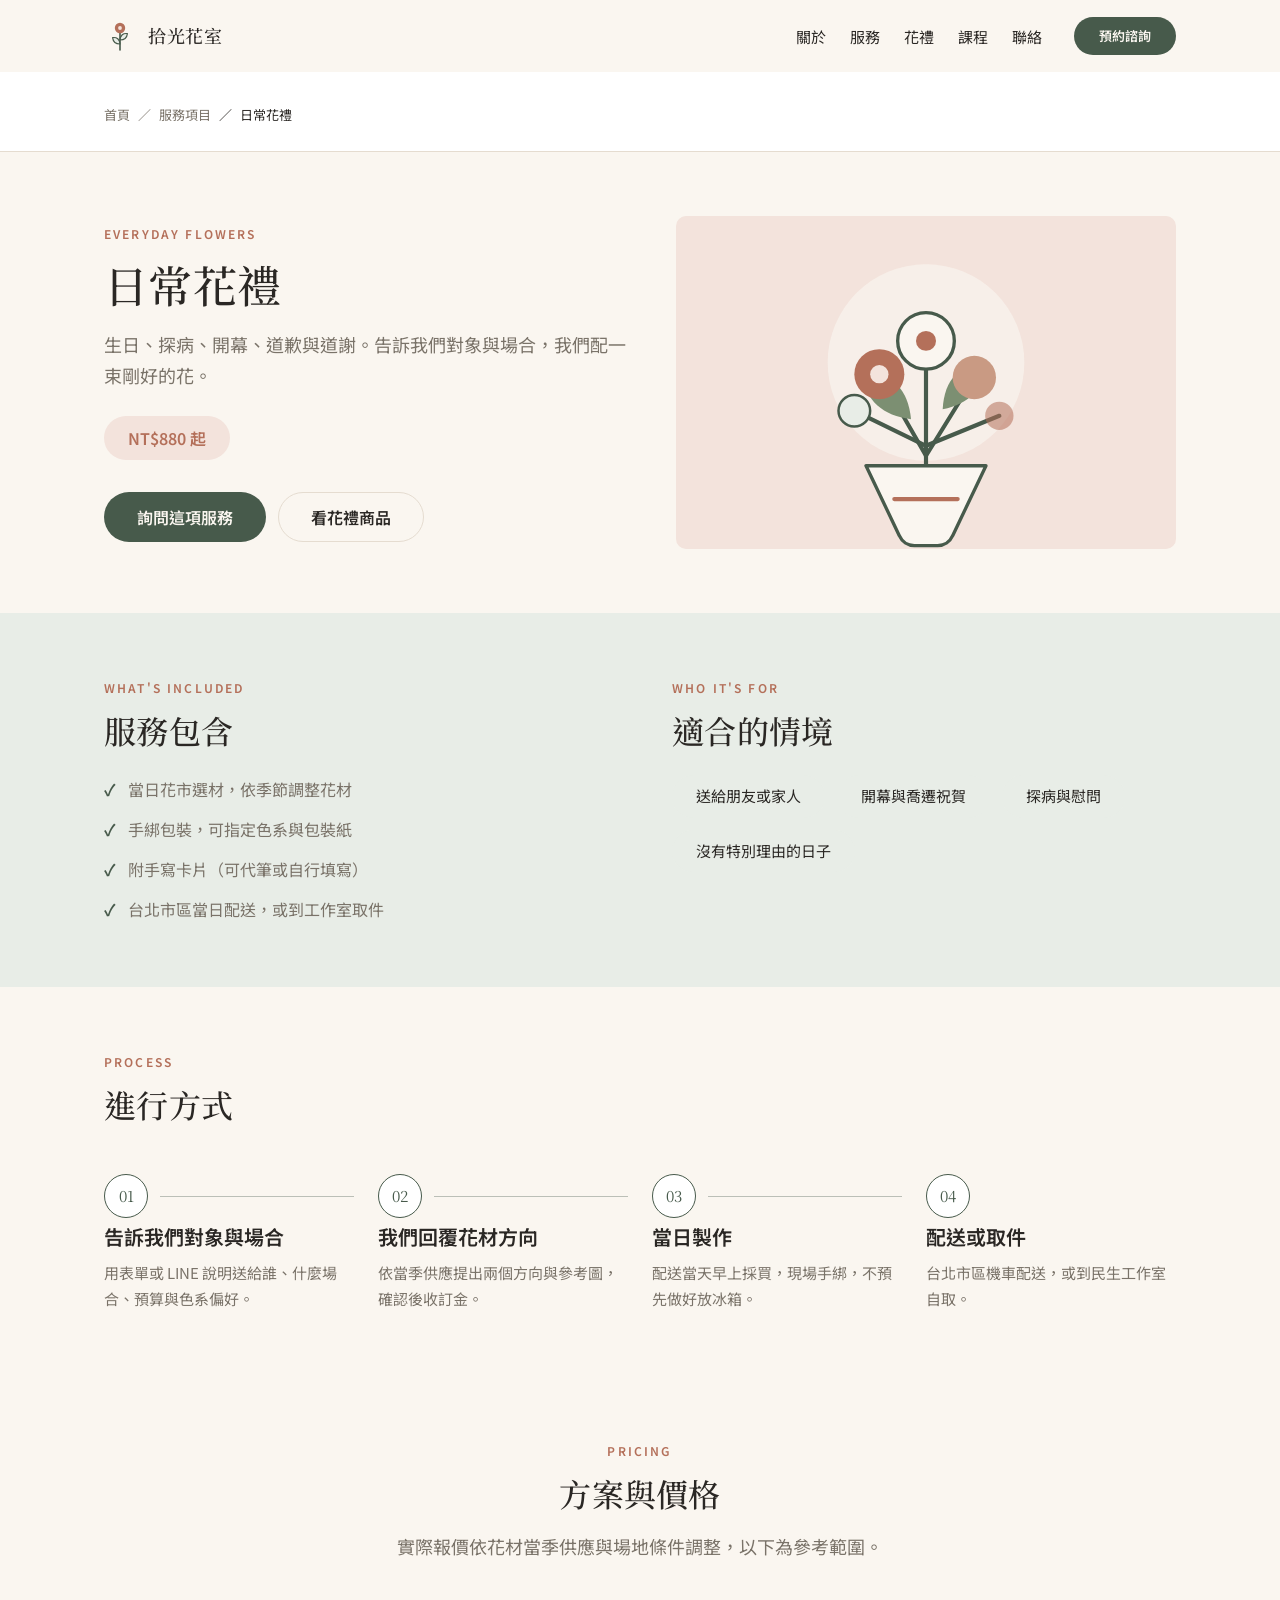
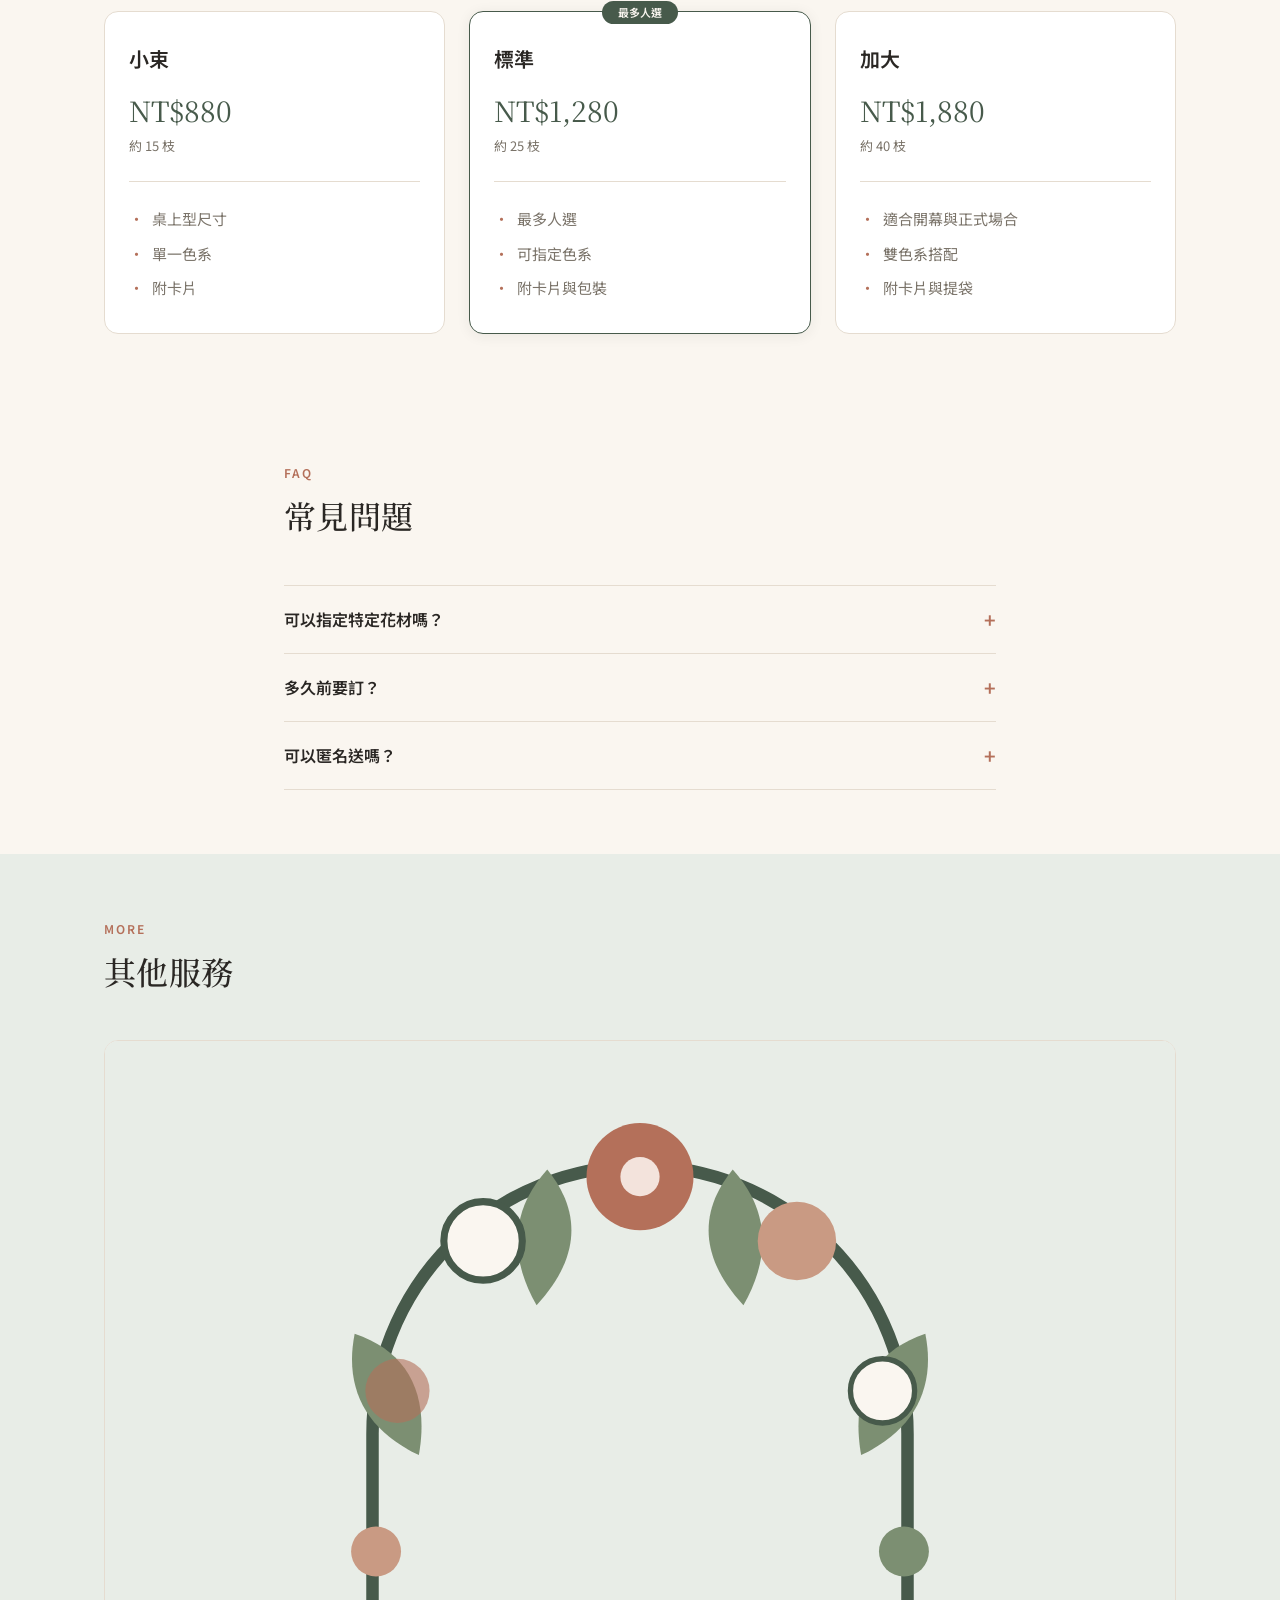
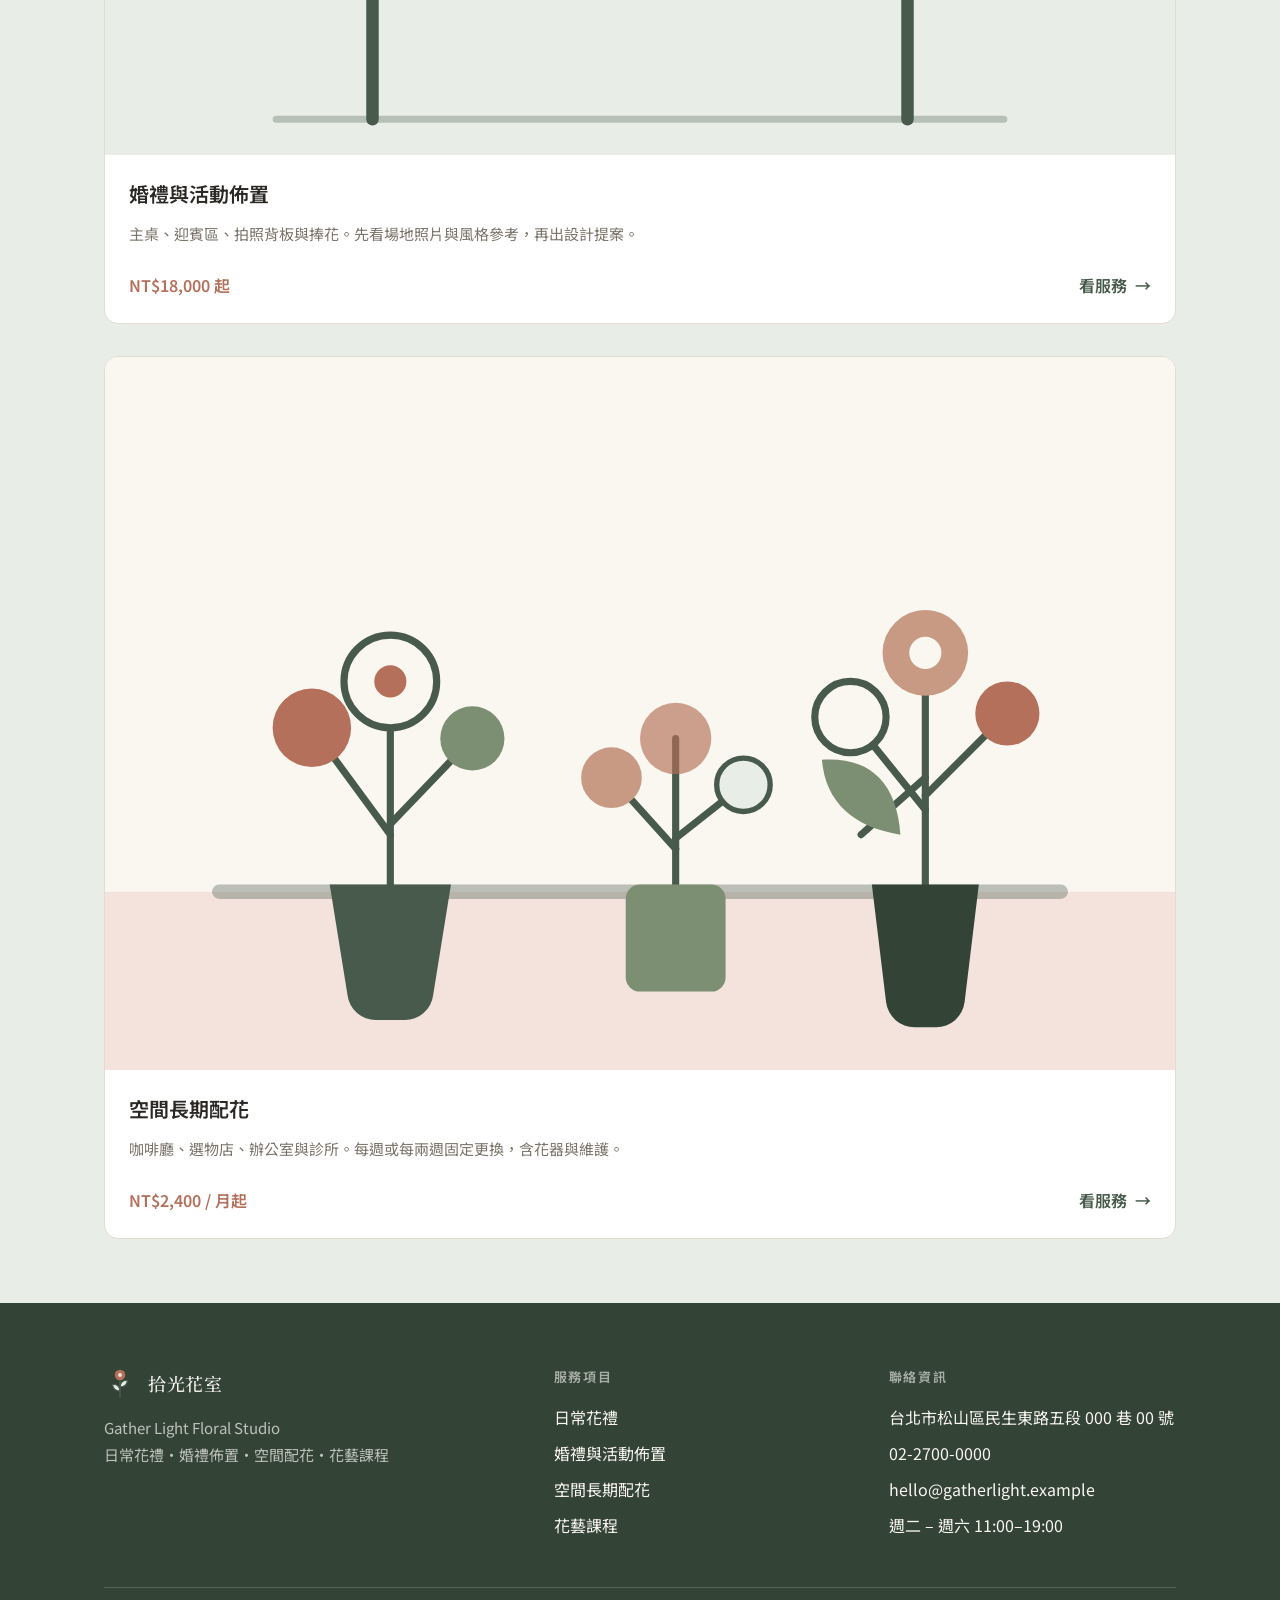
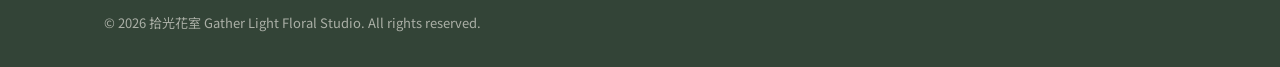
==== service.html @ 51243e40 "Initial commit: Gather Light Floral Studio brand site demo Front-end demo for a fictional Taipei flo" ====
<!DOCTYPE html>
<html lang="zh-Hant-TW">
<head>
<meta charset="UTF-8">
<meta name="viewport" content="width=device-width, initial-scale=1">
<title>服務內容｜拾光花室</title>
<meta name="description" content="拾光花室的服務內容：日常花禮、婚禮與活動佈置、空間長期配花。">
<link rel="icon" href="assets/brand/logo.svg" type="image/svg+xml">
<link rel="preconnect" href="https://fonts.googleapis.com">
<link rel="preconnect" href="https://fonts.gstatic.com" crossorigin>
<link href="https://fonts.googleapis.com/css2?family=Noto+Sans+TC:wght@400;600&family=Noto+Serif+TC:wght@500&display=swap" rel="stylesheet">
<link rel="stylesheet" href="styles/tokens.css">
<link rel="stylesheet" href="styles/base.css">
<link rel="stylesheet" href="styles/layout.css">
<link rel="stylesheet" href="styles/components.css">
</head>
<body>

<a class="skip-link" href="#main">跳至主要內容</a>

<header class="header" id="header">
  <div class="container header__inner">
    <a class="logo" href="index.html" aria-label="拾光花室 首頁">
      <img src="assets/brand/logo.svg" alt="" width="32" height="32">
      <span class="logo__name">拾光花室</span>
    </a>
    <button class="nav-toggle" id="navToggle" aria-expanded="false" aria-controls="nav">
      <span></span>
      <span class="sr-only">開啟選單</span>
    </button>
    <nav class="nav" id="nav" aria-label="主選單">
      <ul class="nav__list">
        <li><a class="nav__link" href="index.html#about">關於</a></li>
        <li><a class="nav__link" href="index.html#services">服務</a></li>
        <li><a class="nav__link" href="index.html#products">花禮</a></li>
        <li><a class="nav__link" href="index.html#course">課程</a></li>
        <li><a class="nav__link" href="index.html#contact">聯絡</a></li>
      </ul>
      <a class="btn btn--primary btn--sm" href="index.html#contact">預約諮詢</a>
    </nav>
  </div>
</header>

<div class="page-head">
  <div class="container">
    <nav aria-label="麵包屑">
      <ol class="crumb">
        <li><a href="index.html">首頁</a></li>
        <li><a href="index.html#services">服務項目</a></li>
        <li aria-current="page" id="svcCrumb">服務內容</li>
      </ol>
    </nav>
  </div>
</div>

<main id="main">

<noscript>
  <div class="container" style="padding-block:var(--s-16)">
    <h1>服務內容</h1>
    <p class="lede" style="margin-top:var(--s-4)">
      這個頁面需要 JavaScript 才能載入服務內容。請直接查看
      <a class="link-arrow" href="index.html#services">首頁的服務項目</a>，
      或來電 02-2700-0000。
    </p>
  </div>
</noscript>

<div id="serviceRoot" hidden>

  <!-- ============================================================= Hero -->
  <section class="section section--tight">
    <div class="container svc-hero">
      <div>
        <span class="eyebrow" id="svcEyebrow"></span>
        <h1 id="svcTitle"></h1>
        <p class="lede" style="margin-top:var(--s-4)" id="svcLede"></p>
        <p class="svc-price" id="svcPrice"></p>
        <div style="display:flex; gap:var(--s-3); margin-top:var(--s-8); flex-wrap:wrap">
          <a class="btn btn--primary" href="index.html#contact">詢問這項服務</a>
          <a class="btn btn--ghost" href="index.html#products">看花禮商品</a>
        </div>
      </div>
      <div>
        <img id="svcImg" src="" alt="" width="600" height="400">
      </div>
    </div>
  </section>

  <!-- ========================================================= Includes -->
  <section class="section section--tight section--soft">
    <div class="container">
      <div class="split" style="align-items:start">
        <div>
          <span class="eyebrow">What's included</span>
          <h2>服務包含</h2>
          <ul class="check-list" style="margin-top:var(--s-6)" id="svcIncludes"></ul>
        </div>
        <div>
          <span class="eyebrow">Who it's for</span>
          <h2>適合的情境</h2>
          <ul class="chip-row" style="margin-top:var(--s-6)" id="svcSuit"></ul>
        </div>
      </div>
    </div>
  </section>

  <!-- ============================================================ Steps -->
  <section class="section section--tight">
    <div class="container">
      <div class="section__head">
        <span class="eyebrow">Process</span>
        <h2>進行方式</h2>
      </div>
      <ol class="steps" id="svcSteps"></ol>
    </div>
  </section>

  <!-- ============================================================ Plans -->
  <section class="section section--tight">
    <div class="container">
      <div class="section__head section__head--center">
        <span class="eyebrow">Pricing</span>
        <h2>方案與價格</h2>
        <p>實際報價依花材當季供應與場地條件調整，以下為參考範圍。</p>
      </div>
      <div class="plans" id="svcPlans"></div>
    </div>
  </section>

  <!-- ============================================================== FAQ -->
  <section class="section section--tight">
    <div class="container" style="max-width:760px">
      <div class="section__head">
        <span class="eyebrow">FAQ</span>
        <h2>常見問題</h2>
      </div>
      <div class="faq" id="svcFaq"></div>
    </div>
  </section>

  <!-- =========================================================== Others -->
  <section class="section section--tight section--soft">
    <div class="container">
      <div class="section__head">
        <span class="eyebrow">More</span>
        <h2>其他服務</h2>
      </div>
      <div class="grid grid--2" id="svcOthers"></div>
    </div>
  </section>

</div>
</main>

<footer class="footer">
  <div class="container">
    <div class="footer__grid">
      <div class="footer__brand">
        <div class="logo">
          <img src="assets/brand/logo.svg" alt="" width="32" height="32">
          <span class="logo__name">拾光花室</span>
        </div>
        <p class="footer__tag">
          Gather Light Floral Studio<br>
          日常花禮・婚禮佈置・空間配花・花藝課程
        </p>
      </div>
      <div>
        <h3>服務項目</h3>
        <ul>
          <li><a href="service.html?s=1">日常花禮</a></li>
          <li><a href="service.html?s=2">婚禮與活動佈置</a></li>
          <li><a href="service.html?s=3">空間長期配花</a></li>
          <li><a href="index.html#course">花藝課程</a></li>
        </ul>
      </div>
      <div>
        <h3>聯絡資訊</h3>
        <ul>
          <li>台北市松山區民生東路五段 000 巷 00 號</li>
          <li><a href="tel:+886227000000">02-2700-0000</a></li>
          <li><a href="mailto:hello@gatherlight.example">hello@gatherlight.example</a></li>
          <li>週二 – 週六 11:00–19:00</li>
        </ul>
      </div>
    </div>
    <p class="footer__bottom">© 2026 拾光花室 Gather Light Floral Studio. All rights reserved.</p>
  </div>
</footer>

<script src="scripts/main.js"></script>
<script src="scripts/services.js"></script>
</body>
</html>
---- styles/tokens.css ----
/* ==========================================================================
   tokens.css — design tokens extracted from Figma
   拾光花室 Gather Light Floral Studio
   Change a value here and it propagates through every page.
   Everything downstream references these. Change values here, not in components.
   ========================================================================== */

:root {
  /* ---- Color ---- */
  --c-moss:        #475A4B;
  --c-moss-dark:   #334437;
  --c-moss-soft:   #E8EDE7;
  --c-clay:        #B4705A;
  --c-clay-soft:   #F3E3DC;
  --c-paper:       #FAF6F0;
  --c-surface:     #FFFFFF;
  --c-ink:         #2A2724;
  --c-ink-muted:   #7A7369;
  --c-line:        #E5DCD0;

  /* focus ring — accessibility, not from Figma */
  --c-focus:       #B4705A;

  /* ---- Typography ---- */
  --font-serif: "Noto Serif TC", "Songti TC", "PMingLiU", Georgia, serif;
  --font-sans:  "Noto Sans TC", "PingFang TC", "Microsoft JhengHei",
                -apple-system, BlinkMacSystemFont, "Segoe UI", sans-serif;

  --fs-display:  3.5rem;   /* 56 */
  --fs-h1:       2.75rem;  /* 44 */
  --fs-h2:       2rem;     /* 32 */
  --fs-h3:       1.25rem;  /* 20 */
  --fs-body-lg:  1.125rem; /* 18 */
  --fs-body:     1rem;     /* 16 */
  --fs-caption:  0.8125rem;/* 13 */
  --fs-eyebrow:  0.75rem;  /* 12 */

  --lh-display:  1.18;
  --lh-heading:  1.3;
  --lh-body:     1.75;

  --ls-eyebrow:  0.18em;

  /* ---- Spacing scale ---- */
  --s-1:  0.25rem;  /*  4 */
  --s-2:  0.5rem;   /*  8 */
  --s-3:  0.75rem;  /* 12 */
  --s-4:  1rem;     /* 16 */
  --s-6:  1.5rem;   /* 24 */
  --s-8:  2rem;     /* 32 */
  --s-12: 3rem;     /* 48 */
  --s-16: 4rem;     /* 64 */
  --s-24: 6rem;     /* 96 */
  --s-32: 8rem;     /* 128 */

  /* ---- Radius ---- */
  --r-card:   14px;
  --r-image:  10px;
  --r-pill:   999px;

  /* ---- Shadow ---- */
  --sh-card:       0 2px 14px rgba(42, 39, 36, 0.07);
  --sh-card-hover: 0 10px 28px rgba(42, 39, 36, 0.12);
  --sh-header:     0 1px 0 var(--c-line), 0 4px 16px rgba(42, 39, 36, 0.05);

  /* ---- Layout ---- */
  --container:      1120px;
  --container-pad:  var(--s-6);
  --header-h:       72px;

  /* ---- Motion ---- */
  --t-fast: 160ms ease;
  --t-base: 240ms ease;
}

/* Fluid down-scaling of the display/heading sizes on small frames.
   Matches Figma's 375 / 768 / 1440 frames. */
@media (max-width: 900px) {
  :root {
    --fs-display: 2.5rem;  /* 40 */
    --fs-h1:      2.125rem;/* 34 */
    --fs-h2:      1.75rem; /* 28 */
  }
}

@media (max-width: 480px) {
  :root {
    --fs-display:    2.125rem; /* 34 */
    --fs-h1:         1.875rem; /* 30 */
    --fs-h2:         1.5rem;   /* 24 */
    --fs-body-lg:    1.0625rem;
    --container-pad: var(--s-4);
    --header-h:      60px;
  }
}
---- styles/base.css ----
/* ==========================================================================
   base.css — reset + element defaults + typography
   ========================================================================== */

*,
*::before,
*::after { box-sizing: border-box; }

html {
  -webkit-text-size-adjust: 100%;
  scroll-behavior: smooth;
  scroll-padding-top: calc(var(--header-h) + var(--s-4));
}

body {
  margin: 0;
  background: var(--c-paper);
  color: var(--c-ink);
  font-family: var(--font-sans);
  font-size: var(--fs-body);
  line-height: var(--lh-body);
  -webkit-font-smoothing: antialiased;
  overflow-x: hidden;
}

h1, h2, h3, h4, p, figure, blockquote, ul, ol, dl { margin: 0; }
ul, ol { padding: 0; list-style: none; }

h1, h2 {
  font-family: var(--font-serif);
  font-weight: 500;
  line-height: var(--lh-heading);
  letter-spacing: 0.01em;
}

h1 { font-size: var(--fs-h1); }
h2 { font-size: var(--fs-h2); }

h3 {
  font-size: var(--fs-h3);
  font-weight: 600;
  line-height: 1.5;
}

a {
  color: inherit;
  text-decoration: none;
  transition: color var(--t-fast);
}

img, svg { display: block; max-width: 100%; height: auto; }

button,
input,
select,
textarea {
  font: inherit;
  color: inherit;
}

button { cursor: pointer; border: 0; background: none; }

/* Visible focus for keyboard users only. */
:focus-visible {
  outline: 2px solid var(--c-focus);
  outline-offset: 3px;
  border-radius: 4px;
}

::selection {
  background: var(--c-clay-soft);
  color: var(--c-ink);
}

/* Screen-reader-only, still focusable. */
.sr-only {
  position: absolute;
  width: 1px; height: 1px;
  padding: 0; margin: -1px;
  overflow: hidden;
  clip: rect(0 0 0 0);
  white-space: nowrap;
  border: 0;
}

.skip-link {
  position: absolute;
  top: var(--s-2);
  left: var(--s-2);
  z-index: 100;
  padding: var(--s-2) var(--s-4);
  background: var(--c-moss);
  color: var(--c-paper);
  border-radius: var(--r-pill);
  transform: translateY(-200%);
  transition: transform var(--t-fast);
}
.skip-link:focus { transform: translateY(0); }

@media (prefers-reduced-motion: reduce) {
  html { scroll-behavior: auto; }
  *,
  *::before,
  *::after {
    animation-duration: 0.01ms !important;
    animation-iteration-count: 1 !important;
    transition-duration: 0.01ms !important;
  }
}
---- styles/layout.css ----
/* ==========================================================================
   layout.css — containers, section rhythm, grids
   ========================================================================== */

.container {
  width: 100%;
  max-width: var(--container);
  margin-inline: auto;
  padding-inline: var(--container-pad);
}

/* ---- Section rhythm ---- */
.section { padding-block: var(--s-24); }
.section--tight { padding-block: var(--s-16); }
.section--soft { background: var(--c-moss-soft); }

.section__head {
  max-width: 640px;
  margin-bottom: var(--s-12);
}
.section__head--center {
  margin-inline: auto;
  text-align: center;
}
.section__head p {
  margin-top: var(--s-4);
  color: var(--c-ink-muted);
  font-size: var(--fs-body-lg);
}

/* ---- Two-column split (hero, story, course) ---- */
.split {
  display: grid;
  grid-template-columns: 1fr 1fr;
  gap: var(--s-16);
  align-items: center;
}
.split--text-first > .split__media { order: 2; }

/* ---- Card grids ---- */
.grid {
  display: grid;
  gap: var(--s-8);
}
.grid--3 { grid-template-columns: repeat(3, 1fr); }
.grid--4 { grid-template-columns: repeat(4, 1fr); }

.grid--products {
  grid-template-columns: repeat(3, 1fr);
  gap: var(--s-8) var(--s-6);
}

/* ==========================================================================
   Responsive — Figma frames 1440 / 768 / 375
   ========================================================================== */

@media (max-width: 1024px) {
  .split { gap: var(--s-12); }
  .grid--3,
  .grid--products { grid-template-columns: repeat(2, 1fr); }
  .grid--4 { grid-template-columns: repeat(2, 1fr); }
}

@media (max-width: 768px) {
  .section { padding-block: var(--s-16); }
  .section--tight { padding-block: var(--s-12); }
  .section__head { margin-bottom: var(--s-8); }

  .split {
    grid-template-columns: 1fr;
    gap: var(--s-8);
  }
  /* On mobile the text always reads before the image. */
  .split--text-first > .split__media { order: 0; }
}

@media (max-width: 560px) {
  .grid--3,
  .grid--4,
  .grid--products { grid-template-columns: 1fr; }
  .grid { gap: var(--s-6); }
}
---- styles/components.css ----
/* ==========================================================================
   components.css — buttons, header, cards, chips, form, footer
   ========================================================================== */

/* --------------------------------------------------------------- Text bits */
.eyebrow {
  display: block;
  margin-bottom: var(--s-3);
  color: var(--c-clay);
  font-size: var(--fs-eyebrow);
  font-weight: 600;
  letter-spacing: var(--ls-eyebrow);
  text-transform: uppercase;
}

.lede {
  color: var(--c-ink-muted);
  font-size: var(--fs-body-lg);
}

.link-arrow {
  display: inline-flex;
  align-items: center;
  gap: var(--s-2);
  color: var(--c-moss);
  font-weight: 600;
}
.link-arrow::after {
  content: "→";
  transition: transform var(--t-fast);
}
.link-arrow:hover { color: var(--c-clay); }
.link-arrow:hover::after { transform: translateX(4px); }

/* ---------------------------------------------------------------- Buttons */
.btn {
  display: inline-flex;
  align-items: center;
  justify-content: center;
  gap: var(--s-2);
  padding: var(--s-3) var(--s-8);
  border: 1px solid transparent;
  border-radius: var(--r-pill);
  font-size: var(--fs-body);
  font-weight: 600;
  line-height: 1.5;
  transition: background var(--t-fast), color var(--t-fast),
              border-color var(--t-fast), transform var(--t-fast);
}
.btn:active { transform: translateY(1px); }

.btn--primary {
  background: var(--c-moss);
  color: var(--c-paper);
}
.btn--primary:hover { background: var(--c-moss-dark); }

.btn--ghost {
  border-color: var(--c-line);
  color: var(--c-ink);
}
.btn--ghost:hover {
  border-color: var(--c-moss);
  color: var(--c-moss);
}

.btn--sm { padding: var(--s-2) var(--s-6); font-size: var(--fs-caption); }

/* ----------------------------------------------------------------- Header */
.header {
  position: sticky;
  top: 0;
  z-index: 50;
  background: var(--c-paper);
  transition: box-shadow var(--t-base);
}
.header.is-stuck { box-shadow: var(--sh-header); }

.header__inner {
  display: flex;
  align-items: center;
  justify-content: space-between;
  gap: var(--s-6);
  height: var(--header-h);
}

.logo { display: flex; align-items: center; gap: var(--s-3); }
.logo img { width: 32px; height: 32px; }
.logo__name {
  font-family: var(--font-serif);
  font-size: 1.125rem;
  font-weight: 500;
  letter-spacing: 0.04em;
}

.nav { display: flex; align-items: center; gap: var(--s-8); }
.nav__list { display: flex; gap: var(--s-6); }
.nav__link {
  position: relative;
  padding-block: var(--s-2);
  font-size: 0.9375rem;
}
.nav__link::after {
  content: "";
  position: absolute;
  left: 0; bottom: 0;
  width: 100%; height: 1px;
  background: var(--c-moss);
  transform: scaleX(0);
  transform-origin: left;
  transition: transform var(--t-fast);
}
.nav__link:hover { color: var(--c-moss); }
.nav__link:hover::after,
.nav__link.is-active::after { transform: scaleX(1); }
.nav__link.is-active { color: var(--c-moss); font-weight: 600; }

.nav-toggle {
  display: none;
  width: 40px; height: 40px;
  align-items: center;
  justify-content: center;
  border-radius: 8px;
}
.nav-toggle:hover { background: var(--c-moss-soft); }
.nav-toggle span {
  position: relative;
  display: block;
  width: 20px; height: 1.5px;
  background: var(--c-ink);
  transition: background var(--t-fast);
}
.nav-toggle span::before,
.nav-toggle span::after {
  content: "";
  position: absolute;
  left: 0;
  width: 20px; height: 1.5px;
  background: var(--c-ink);
  transition: transform var(--t-base);
}
.nav-toggle span::before { top: -6px; }
.nav-toggle span::after  { top: 6px; }

.nav-toggle[aria-expanded="true"] span { background: transparent; }
.nav-toggle[aria-expanded="true"] span::before { transform: translateY(6px) rotate(45deg); }
.nav-toggle[aria-expanded="true"] span::after  { transform: translateY(-6px) rotate(-45deg); }

/* ------------------------------------------------------------------- Hero */
.hero {
  position: relative;
  padding-block: var(--s-24) var(--s-16);
  overflow: hidden;
}
.hero::before {
  content: "";
  position: absolute;
  top: -120px; right: -140px;
  width: 460px; height: 460px;
  background: var(--c-clay-soft);
  border-radius: 50%;
  opacity: 0.55;
  z-index: 0;
}
.hero .container { position: relative; z-index: 1; }

/* Measure is set in `em` rather than `ch`: `ch` is the width of "0", which is
   roughly half a CJK glyph, so ch-based measures come out half as wide as
   intended on Chinese text. */
.hero__title {
  font-size: var(--fs-display);
  max-width: 11em;
}
.hero__lede {
  margin-top: var(--s-6);
  max-width: 24em;
}
.hero__actions {
  display: flex;
  flex-wrap: wrap;
  gap: var(--s-3);
  margin-top: var(--s-8);
}
.hero__media img {
  width: 100%;
  border-radius: var(--r-image);
}

/* ------------------------------------------------------- Quick-find band */
.quickfind {
  display: grid;
  grid-template-columns: repeat(4, 1fr);
  gap: var(--s-4);
  padding: var(--s-6);
  background: var(--c-surface);
  border: 1px solid var(--c-line);
  border-radius: var(--r-card);
  box-shadow: var(--sh-card);
}
.quickfind__item {
  display: flex;
  align-items: center;
  gap: var(--s-3);
  padding: var(--s-4);
  border-radius: var(--r-image);
  transition: background var(--t-fast);
}
.quickfind__item:hover { background: var(--c-moss-soft); }
.quickfind__icon {
  flex: none;
  display: grid;
  place-items: center;
  width: 40px; height: 40px;
  background: var(--c-moss-soft);
  border-radius: 50%;
  color: var(--c-moss);
}
.quickfind__item:hover .quickfind__icon { background: var(--c-surface); }
.quickfind__label { font-weight: 600; line-height: 1.4; }
.quickfind__hint {
  display: block;
  color: var(--c-ink-muted);
  font-size: var(--fs-caption);
  font-weight: 400;
}

/* ------------------------------------------------------------------ Story */
.story__media img { width: 100%; border-radius: var(--r-image); }
.story p + p { margin-top: var(--s-4); }
.story p { color: var(--c-ink-muted); }

.stats {
  display: grid;
  grid-template-columns: repeat(3, 1fr);
  gap: var(--s-6);
  margin-top: var(--s-8);
  padding-top: var(--s-8);
  border-top: 1px solid var(--c-line);
}
.stats__num {
  display: block;
  font-family: var(--font-serif);
  font-size: 2rem;
  line-height: 1.2;
  color: var(--c-moss);
}
.stats__label { color: var(--c-ink-muted); font-size: var(--fs-caption); }

/* ------------------------------------------------------------------- Card */
.card {
  display: flex;
  flex-direction: column;
  background: var(--c-surface);
  border: 1px solid var(--c-line);
  border-radius: var(--r-card);
  overflow: hidden;
  transition: transform var(--t-base), box-shadow var(--t-base);
}
.card:hover {
  transform: translateY(-4px);
  box-shadow: var(--sh-card-hover);
}
.card__media { background: var(--c-moss-soft); }
.card__media img { width: 100%; }
.card__body {
  display: flex;
  flex-direction: column;
  flex: 1;
  padding: var(--s-6);
}
.card__desc {
  margin-top: var(--s-3);
  color: var(--c-ink-muted);
  font-size: 0.9375rem;
}
.card__list {
  margin-top: var(--s-4);
  display: grid;
  gap: var(--s-2);
  font-size: 0.9375rem;
  color: var(--c-ink-muted);
}
.card__list li {
  display: flex;
  gap: var(--s-2);
}
.card__list li::before {
  content: "";
  flex: none;
  width: 5px; height: 5px;
  margin-top: 11px;
  background: var(--c-clay);
  border-radius: 50%;
}
.card__foot {
  display: flex;
  align-items: baseline;
  justify-content: space-between;
  gap: var(--s-4);
  margin-top: auto;
  padding-top: var(--s-6);
}
.card__price {
  color: var(--c-clay);
  font-weight: 600;
}
.card__price small {
  color: var(--c-ink-muted);
  font-weight: 400;
  font-size: var(--fs-caption);
}

/* ------------------------------------------------------- Filter + products */
.chips {
  display: flex;
  flex-wrap: wrap;
  gap: var(--s-3);
  margin-bottom: var(--s-8);
}
.chip {
  padding: var(--s-2) var(--s-6);
  background: var(--c-moss-soft);
  border: 1px solid transparent;
  border-radius: var(--r-pill);
  font-size: 0.9375rem;
  color: var(--c-ink);
  transition: background var(--t-fast), color var(--t-fast);
}
.chip:hover { background: var(--c-line); }
.chip[aria-pressed="true"] {
  background: var(--c-moss);
  color: var(--c-paper);
}

.product { position: relative; }
.product__media {
  position: relative;
  aspect-ratio: 1 / 1;
  background: var(--c-moss-soft);
  border-radius: var(--r-image);
  overflow: hidden;
}
.product__media img {
  width: 100%; height: 100%;
  object-fit: cover;
  transition: transform 400ms ease;
}
.product:hover .product__media img { transform: scale(1.04); }

.badge {
  position: absolute;
  top: var(--s-3); left: var(--s-3);
  padding: var(--s-1) var(--s-3);
  background: var(--c-clay);
  color: #fff;
  border-radius: var(--r-pill);
  font-size: var(--fs-eyebrow);
  font-weight: 600;
  letter-spacing: 0.06em;
}

.product__tag {
  display: inline-block;
  margin-top: var(--s-4);
  padding: 2px var(--s-3);
  background: var(--c-clay-soft);
  color: var(--c-clay);
  border-radius: var(--r-pill);
  font-size: var(--fs-eyebrow);
  font-weight: 600;
}
.product__name { margin-top: var(--s-3); }
.product__desc {
  margin-top: var(--s-1);
  color: var(--c-ink-muted);
  font-size: 0.9375rem;
}
.product__price {
  margin-top: var(--s-3);
  color: var(--c-clay);
  font-weight: 600;
}
.product[hidden] { display: none; }

.empty-state {
  padding: var(--s-16) 0;
  color: var(--c-ink-muted);
  text-align: center;
}

/* ------------------------------------------------------------------ Steps */
.steps {
  display: grid;
  grid-template-columns: repeat(4, 1fr);
  gap: var(--s-6);
  counter-reset: step;
}
.step {
  position: relative;
  padding-top: var(--s-12);
}
.step::before {
  counter-increment: step;
  content: "0" counter(step);
  position: absolute;
  top: 0; left: 0;
  display: grid;
  place-items: center;
  width: 44px; height: 44px;
  background: var(--c-surface);
  border: 1px solid var(--c-moss);
  border-radius: 50%;
  color: var(--c-moss);
  font-family: var(--font-serif);
  font-size: 0.9375rem;
}
.step::after {
  content: "";
  position: absolute;
  top: 22px; left: 56px; right: 0;
  height: 1px;
  background: var(--c-moss);
  opacity: 0.35;
}
.step:last-child::after { display: none; }
.step p {
  margin-top: var(--s-2);
  color: var(--c-ink-muted);
  font-size: 0.9375rem;
}

/* ---------------------------------------------------------------- Courses */
.course-list { border-top: 1px solid var(--c-line); }
.course-item {
  display: flex;
  align-items: baseline;
  justify-content: space-between;
  gap: var(--s-4);
  padding-block: var(--s-4);
  border-bottom: 1px solid var(--c-line);
}
.course-item__date {
  flex: none;
  width: 88px;
  color: var(--c-clay);
  font-weight: 600;
  font-size: 0.9375rem;
}
.course-item__name { flex: 1; font-weight: 600; }
.course-item__seat {
  flex: none;
  color: var(--c-ink-muted);
  font-size: var(--fs-caption);
}
.course-item__seat.is-full { color: var(--c-clay); }
.course__media img { width: 100%; border-radius: var(--r-image); }

/* ----------------------------------------------------------- Testimonials */
.quote {
  display: flex;
  flex-direction: column;
  padding: var(--s-8);
  background: var(--c-surface);
  border: 1px solid var(--c-line);
  border-radius: var(--r-card);
}
.quote p {
  flex: 1;
  font-size: var(--fs-body-lg);
  line-height: 1.85;
}
.quote::before {
  content: "";
  display: block;
  width: 28px; height: 2px;
  margin-bottom: var(--s-6);
  background: var(--c-clay);
}
.quote footer {
  margin-top: var(--s-6);
  color: var(--c-ink-muted);
  font-size: var(--fs-caption);
}
.quote cite {
  display: block;
  color: var(--c-ink);
  font-style: normal;
  font-weight: 600;
  font-size: var(--fs-body);
}

/* ------------------------------------------------------------------- Form */
.form { display: grid; gap: var(--s-4); }
.field { display: grid; gap: var(--s-2); }
.field label { font-size: 0.9375rem; font-weight: 600; }
.field .req { color: var(--c-clay); }

.field input,
.field select,
.field textarea {
  padding: var(--s-3) var(--s-4);
  background: var(--c-surface);
  border: 1px solid var(--c-line);
  border-radius: 8px;
  transition: border-color var(--t-fast);
}
.field input:hover,
.field select:hover,
.field textarea:hover { border-color: var(--c-ink-muted); }
.field input:focus,
.field select:focus,
.field textarea:focus {
  border-color: var(--c-moss);
  outline: none;
  box-shadow: 0 0 0 3px rgba(71, 90, 75, 0.14);
}
.field textarea { resize: vertical; min-height: 120px; }

.field__error {
  color: var(--c-clay);
  font-size: var(--fs-caption);
  min-height: 1.25em;
}
.field.is-invalid input,
.field.is-invalid select,
.field.is-invalid textarea { border-color: var(--c-clay); }

.field-row {
  display: grid;
  grid-template-columns: 1fr 1fr;
  gap: var(--s-4);
}

.form__note {
  color: var(--c-ink-muted);
  font-size: var(--fs-caption);
}
.form__status {
  padding: var(--s-3) var(--s-4);
  background: var(--c-moss-soft);
  border-radius: 8px;
  color: var(--c-moss-dark);
  font-size: 0.9375rem;
}
.form__status[hidden] { display: none; }

.info-panel {
  padding: var(--s-8);
  background: var(--c-surface);
  border: 1px solid var(--c-line);
  border-radius: var(--r-card);
}
.info-panel dt {
  margin-top: var(--s-6);
  color: var(--c-ink-muted);
  font-size: var(--fs-caption);
  letter-spacing: 0.06em;
}
.info-panel dt:first-of-type { margin-top: 0; }
.info-panel dd { margin: var(--s-1) 0 0; font-weight: 600; }
.info-panel dd span {
  display: block;
  font-weight: 400;
  color: var(--c-ink-muted);
  font-size: 0.9375rem;
}
.social {
  display: flex;
  gap: var(--s-3);
  margin-top: var(--s-8);
  padding-top: var(--s-6);
  border-top: 1px solid var(--c-line);
}
.social a {
  display: grid;
  place-items: center;
  width: 38px; height: 38px;
  border: 1px solid var(--c-line);
  border-radius: 50%;
  color: var(--c-moss);
  transition: background var(--t-fast), border-color var(--t-fast);
}
.social a:hover { background: var(--c-moss-soft); border-color: var(--c-moss); }

/* ----------------------------------------------------------------- Footer */
.footer {
  padding-block: var(--s-16) var(--s-8);
  background: var(--c-moss-dark);
  color: var(--c-paper);
}
.footer a:hover { color: var(--c-clay-soft); }
.footer__grid {
  display: grid;
  grid-template-columns: 1.4fr 1fr 1fr;
  gap: var(--s-12);
}
.footer__tag {
  margin-top: var(--s-4);
  max-width: 22em;
  color: rgba(250, 246, 240, 0.7);
  font-size: 0.9375rem;
}
.footer h3 {
  margin-bottom: var(--s-4);
  font-size: var(--fs-caption);
  letter-spacing: 0.12em;
  text-transform: uppercase;
  color: rgba(250, 246, 240, 0.6);
}
.footer li + li { margin-top: var(--s-2); }
.footer__bottom {
  margin-top: var(--s-12);
  padding-top: var(--s-6);
  border-top: 1px solid rgba(250, 246, 240, 0.18);
  color: rgba(250, 246, 240, 0.6);
  font-size: var(--fs-caption);
}
.footer .logo__name { color: var(--c-paper); }

/* -------------------------------------------------------- Scroll reveal */
.reveal {
  opacity: 0;
  transform: translateY(18px);
  transition: opacity 600ms ease, transform 600ms ease;
}
.reveal.is-visible {
  opacity: 1;
  transform: none;
}
@media (prefers-reduced-motion: reduce) {
  .reveal { opacity: 1; transform: none; }
}

/* ==========================================================================
   Responsive
   ========================================================================== */

@media (max-width: 1024px) {
  .quickfind { grid-template-columns: repeat(2, 1fr); }
  .steps { grid-template-columns: repeat(2, 1fr); row-gap: var(--s-12); }
  .step:nth-child(2)::after { display: none; }
  .footer__grid { gap: var(--s-8); }
}

@media (max-width: 900px) {
  .nav {
    position: absolute;
    top: var(--header-h);
    left: 0;
    width: 100%;
    flex-direction: column;
    align-items: stretch;
    gap: 0;
    padding: var(--s-4) var(--container-pad) var(--s-8);
    background: var(--c-paper);
    border-top: 1px solid var(--c-line);
    box-shadow: var(--sh-header);
    /* Collapsed by default on mobile; JS toggles [data-open]. */
    display: none;
  }
  .nav[data-open="true"] { display: flex; }
  .nav__list { flex-direction: column; gap: 0; }
  .nav__link {
    display: block;
    padding: var(--s-3) 0;
    border-bottom: 1px solid var(--c-line);
    font-size: var(--fs-body);
  }
  .nav__link::after { display: none; }
  .nav .btn { margin-top: var(--s-6); }
  .nav-toggle { display: flex; }

  .hero { padding-block: var(--s-12) var(--s-12); }
  .hero__text { max-width: none; }
  .hero__media { max-width: 420px; }
}

@media (max-width: 768px) {
  .footer__grid { grid-template-columns: 1fr 1fr; }
  .footer__brand { grid-column: 1 / -1; }
}

@media (max-width: 480px) {
  .stats { grid-template-columns: repeat(2, 1fr); row-gap: var(--s-6); }
}

@media (max-width: 560px) {
  .quickfind {
    display: flex;
    gap: var(--s-3);
    padding: var(--s-3);
    overflow-x: auto;
    scroll-snap-type: x mandatory;
    -webkit-overflow-scrolling: touch;
  }
  .quickfind__item {
    flex: 0 0 78%;
    scroll-snap-align: start;
    background: var(--c-paper);
  }
  .steps { grid-template-columns: 1fr; row-gap: var(--s-8); }
  .step::after { display: none; }
  .field-row { grid-template-columns: 1fr; }
  .footer__grid { grid-template-columns: 1fr; }
  .course-item { flex-wrap: wrap; }
  .course-item__date { width: 100%; }
  .quote { padding: var(--s-6); }
}

/* ==========================================================================
   service.html — detail template (data-driven from scripts/services.js)
   Every service page shares this one stylesheet block; nothing here is
   per-service, so a new service needs no new CSS.
   ========================================================================== */

.page-head {
  padding-block: var(--s-8) var(--s-6);
  background: var(--c-surface);
  border-bottom: 1px solid var(--c-line);
}
.crumb {
  display: flex;
  flex-wrap: wrap;
  gap: var(--s-2);
  color: var(--c-ink-muted);
  font-size: var(--fs-caption);
}
.crumb li + li::before { content: "／"; margin-right: var(--s-2); }
.crumb a:hover { color: var(--c-moss); }
.crumb [aria-current] { color: var(--c-ink); }

.svc-hero { display: grid; grid-template-columns: 1.05fr 1fr; gap: var(--s-12); align-items: center; }
.svc-hero img { width: 100%; border-radius: var(--r-image); }
.svc-price {
  display: inline-block;
  margin-top: var(--s-6);
  padding: var(--s-2) var(--s-6);
  background: var(--c-clay-soft);
  border-radius: var(--r-pill);
  color: var(--c-clay);
  font-weight: 600;
}

.check-list { display: grid; gap: var(--s-3); }
.check-list li { display: flex; gap: var(--s-3); color: var(--c-ink-muted); }
.check-list li::before {
  content: "✓";
  flex: none;
  color: var(--c-moss);
  font-weight: 700;
}

.chip-row { display: flex; flex-wrap: wrap; gap: var(--s-3); }
.chip-static {
  padding: var(--s-2) var(--s-6);
  background: var(--c-moss-soft);
  border-radius: var(--r-pill);
  font-size: 0.9375rem;
}

/* Plans */
.plans { display: grid; grid-template-columns: repeat(3, minmax(0, 1fr)); gap: var(--s-6); }
.plan {
  position: relative;
  display: flex;
  flex-direction: column;
  padding: var(--s-8) var(--s-6);
  background: var(--c-surface);
  border: 1px solid var(--c-line);
  border-radius: var(--r-card);
}
.plan--featured { border-color: var(--c-moss); box-shadow: var(--sh-card); }
.plan__flag {
  position: absolute;
  top: -11px; left: 50%;
  transform: translateX(-50%);
  padding: 2px var(--s-4);
  background: var(--c-moss);
  border-radius: var(--r-pill);
  color: var(--c-paper);
  font-size: 0.6875rem;
  font-weight: 600;
  white-space: nowrap;
}
.plan__price {
  margin-top: var(--s-3);
  font-family: var(--font-serif);
  font-size: 1.75rem;
  color: var(--c-moss);
}
.plan__unit { color: var(--c-ink-muted); font-size: var(--fs-caption); }
.plan__list {
  display: grid;
  gap: var(--s-2);
  margin-top: var(--s-6);
  padding-top: var(--s-6);
  border-top: 1px solid var(--c-line);
  font-size: 0.9375rem;
  color: var(--c-ink-muted);
}
.plan__list li { display: flex; gap: var(--s-2); }
.plan__list li::before { content: "・"; color: var(--c-clay); }

/* FAQ (shared with service page) */
.faq { border-top: 1px solid var(--c-line); }
.faq__item { border-bottom: 1px solid var(--c-line); }
.faq__q {
  display: flex;
  align-items: center;
  justify-content: space-between;
  gap: var(--s-4);
  width: 100%;
  padding: var(--s-4) 0;
  text-align: left;
  font-weight: 600;
}
.faq__q:hover { color: var(--c-moss); }
.faq__q::after {
  content: "+";
  flex: none;
  color: var(--c-clay);
  font-size: 1.25rem;
  transition: transform var(--t-fast);
}
.faq__q[aria-expanded="true"]::after { transform: rotate(45deg); }
.faq__a { padding-bottom: var(--s-4); color: var(--c-ink-muted); font-size: 0.9375rem; }
.faq__a[hidden] { display: none; }

/* ==========================================================================
   Product quick-view modal (index.html)
   ========================================================================== */

.qv-btn {
  position: absolute;
  left: 50%; bottom: var(--s-3);
  transform: translate(-50%, 8px);
  padding: var(--s-2) var(--s-6);
  background: rgba(255, 255, 255, .94);
  border-radius: var(--r-pill);
  font-size: var(--fs-caption);
  font-weight: 600;
  color: var(--c-ink);
  opacity: 0;
  transition: opacity var(--t-fast), transform var(--t-fast);
}
.product:hover .qv-btn,
.qv-btn:focus-visible { opacity: 1; transform: translate(-50%, 0); }
.qv-btn:hover { color: var(--c-moss); }

.modal {
  position: fixed;
  inset: 0;
  z-index: 90;
  display: grid;
  place-items: center;
  padding: var(--s-6);
  visibility: hidden;
}
.modal[data-open] { visibility: visible; }
.modal__scrim {
  position: absolute;
  inset: 0;
  background: rgba(42, 39, 36, .5);
  opacity: 0;
  transition: opacity var(--t-base);
}
.modal[data-open] .modal__scrim { opacity: 1; }
.modal__panel {
  position: relative;
  display: grid;
  grid-template-columns: 300px minmax(0, 1fr);
  gap: var(--s-8);
  width: min(760px, 100%);
  max-height: 90vh;
  overflow-y: auto;
  padding: var(--s-8);
  background: var(--c-surface);
  border-radius: var(--r-card);
  transform: scale(.96);
  opacity: 0;
  transition: transform var(--t-base), opacity var(--t-base);
}
.modal[data-open] .modal__panel { transform: none; opacity: 1; }
.modal__panel img { width: 100%; border-radius: var(--r-image); background: var(--c-moss-soft); }
.modal__close {
  position: absolute;
  top: var(--s-4); right: var(--s-4);
  display: grid;
  place-items: center;
  width: 34px; height: 34px;
  border-radius: 50%;
  font-size: 1.25rem;
  line-height: 1;
}
.modal__close:hover { background: var(--c-moss-soft); }
.modal__tag {
  display: inline-block;
  padding: 2px var(--s-3);
  background: var(--c-clay-soft);
  color: var(--c-clay);
  border-radius: var(--r-pill);
  font-size: var(--fs-eyebrow);
  font-weight: 600;
}
.modal__price { margin-top: var(--s-4); color: var(--c-clay); font-size: 1.25rem; font-weight: 600; }
.modal__spec { margin-top: var(--s-6); padding-top: var(--s-6); border-top: 1px solid var(--c-line); }
.modal__spec div {
  display: flex;
  justify-content: space-between;
  gap: var(--s-4);
  padding-block: var(--s-2);
  font-size: 0.9375rem;
}
.modal__spec dt { color: var(--c-ink-muted); }
.modal__spec dd { margin: 0; font-weight: 600; }

@media (max-width: 900px) {
  .svc-hero { grid-template-columns: 1fr; gap: var(--s-8); }
  .plans { grid-template-columns: 1fr; }
  .modal__panel { grid-template-columns: 1fr; padding: var(--s-6); }
}
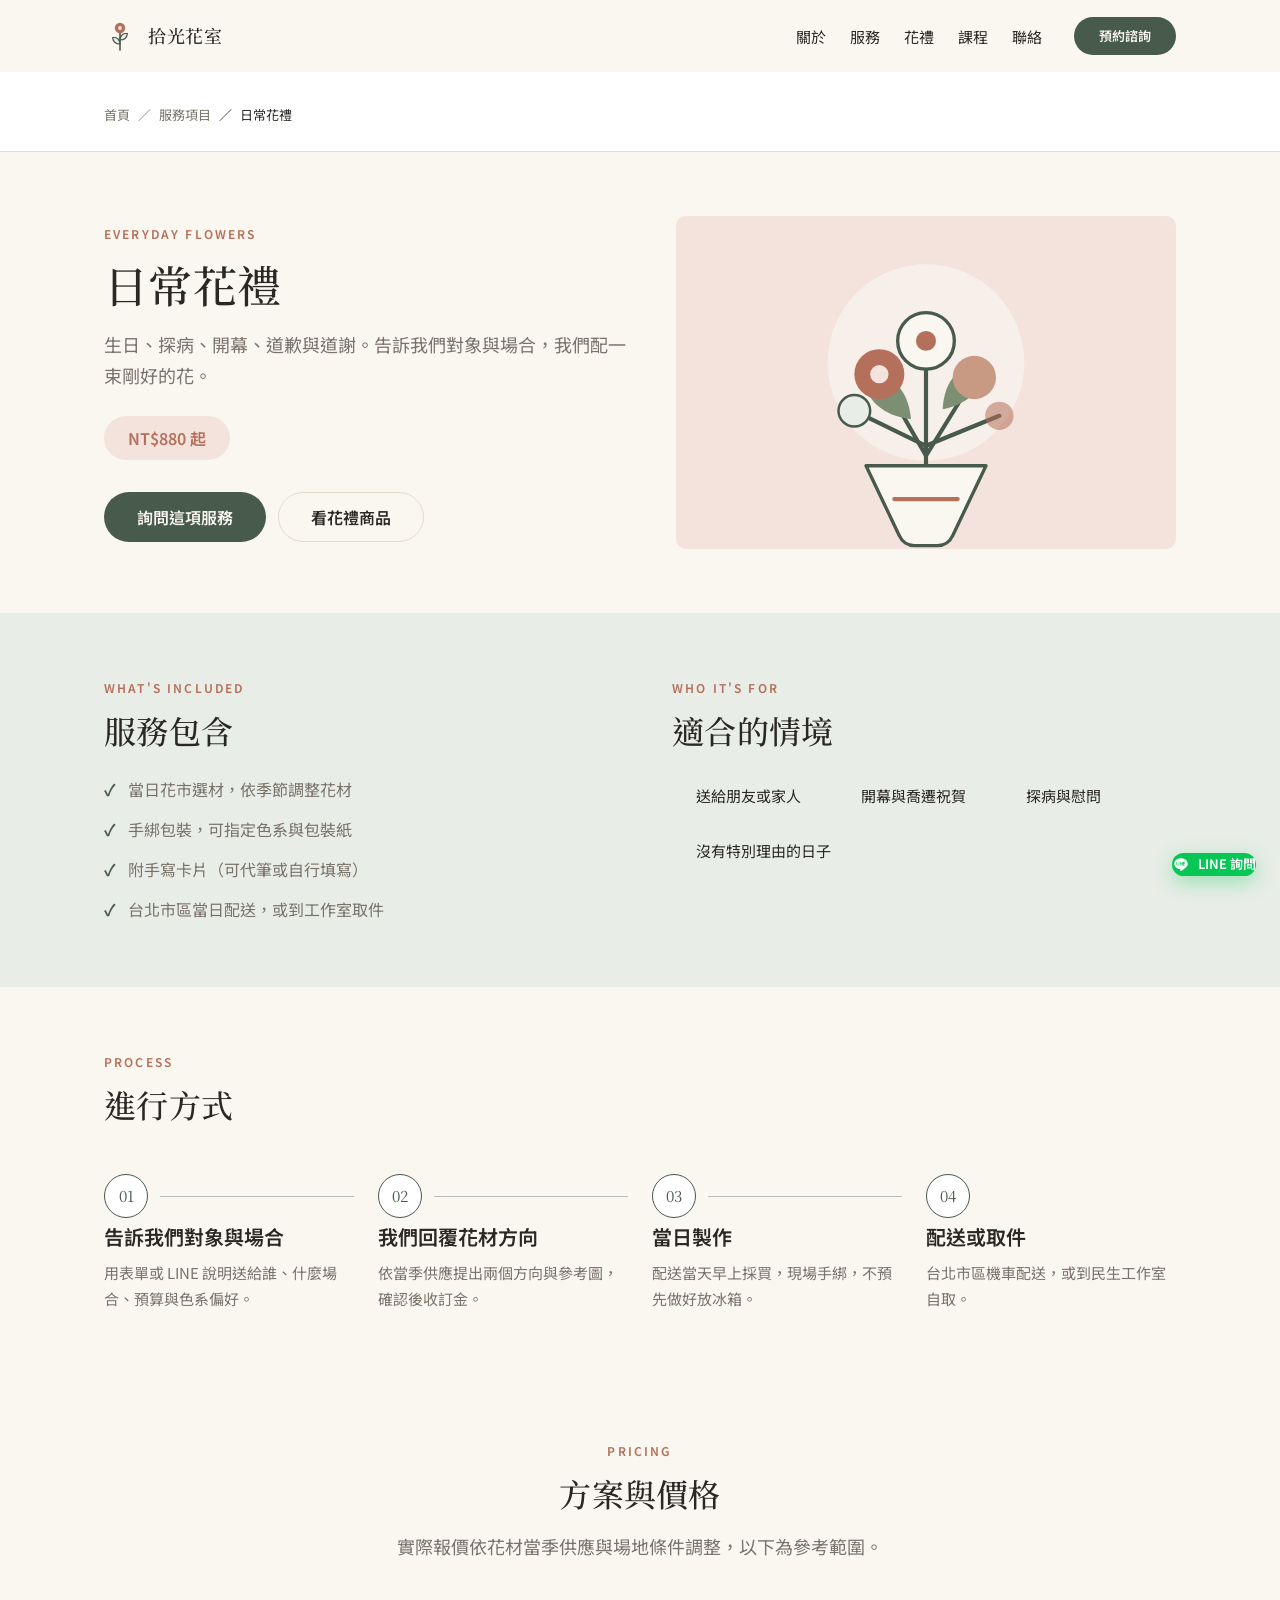
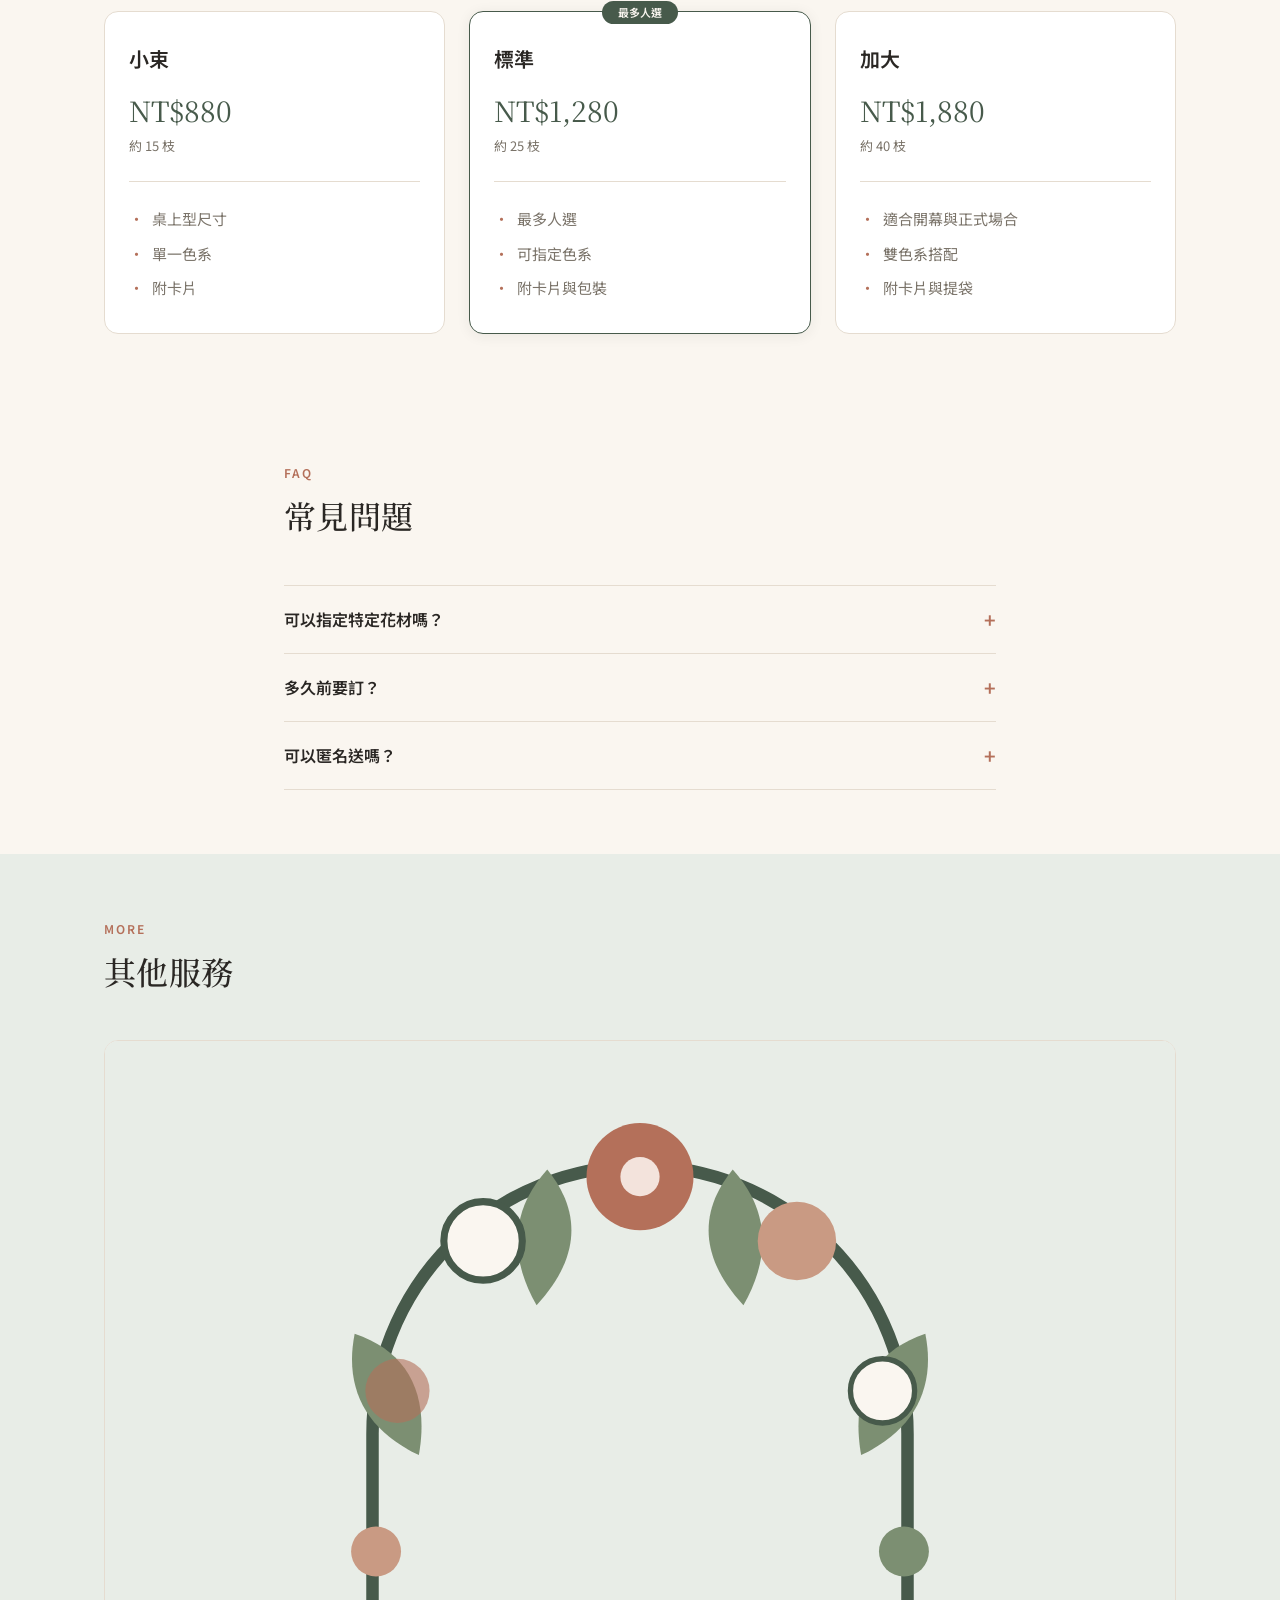
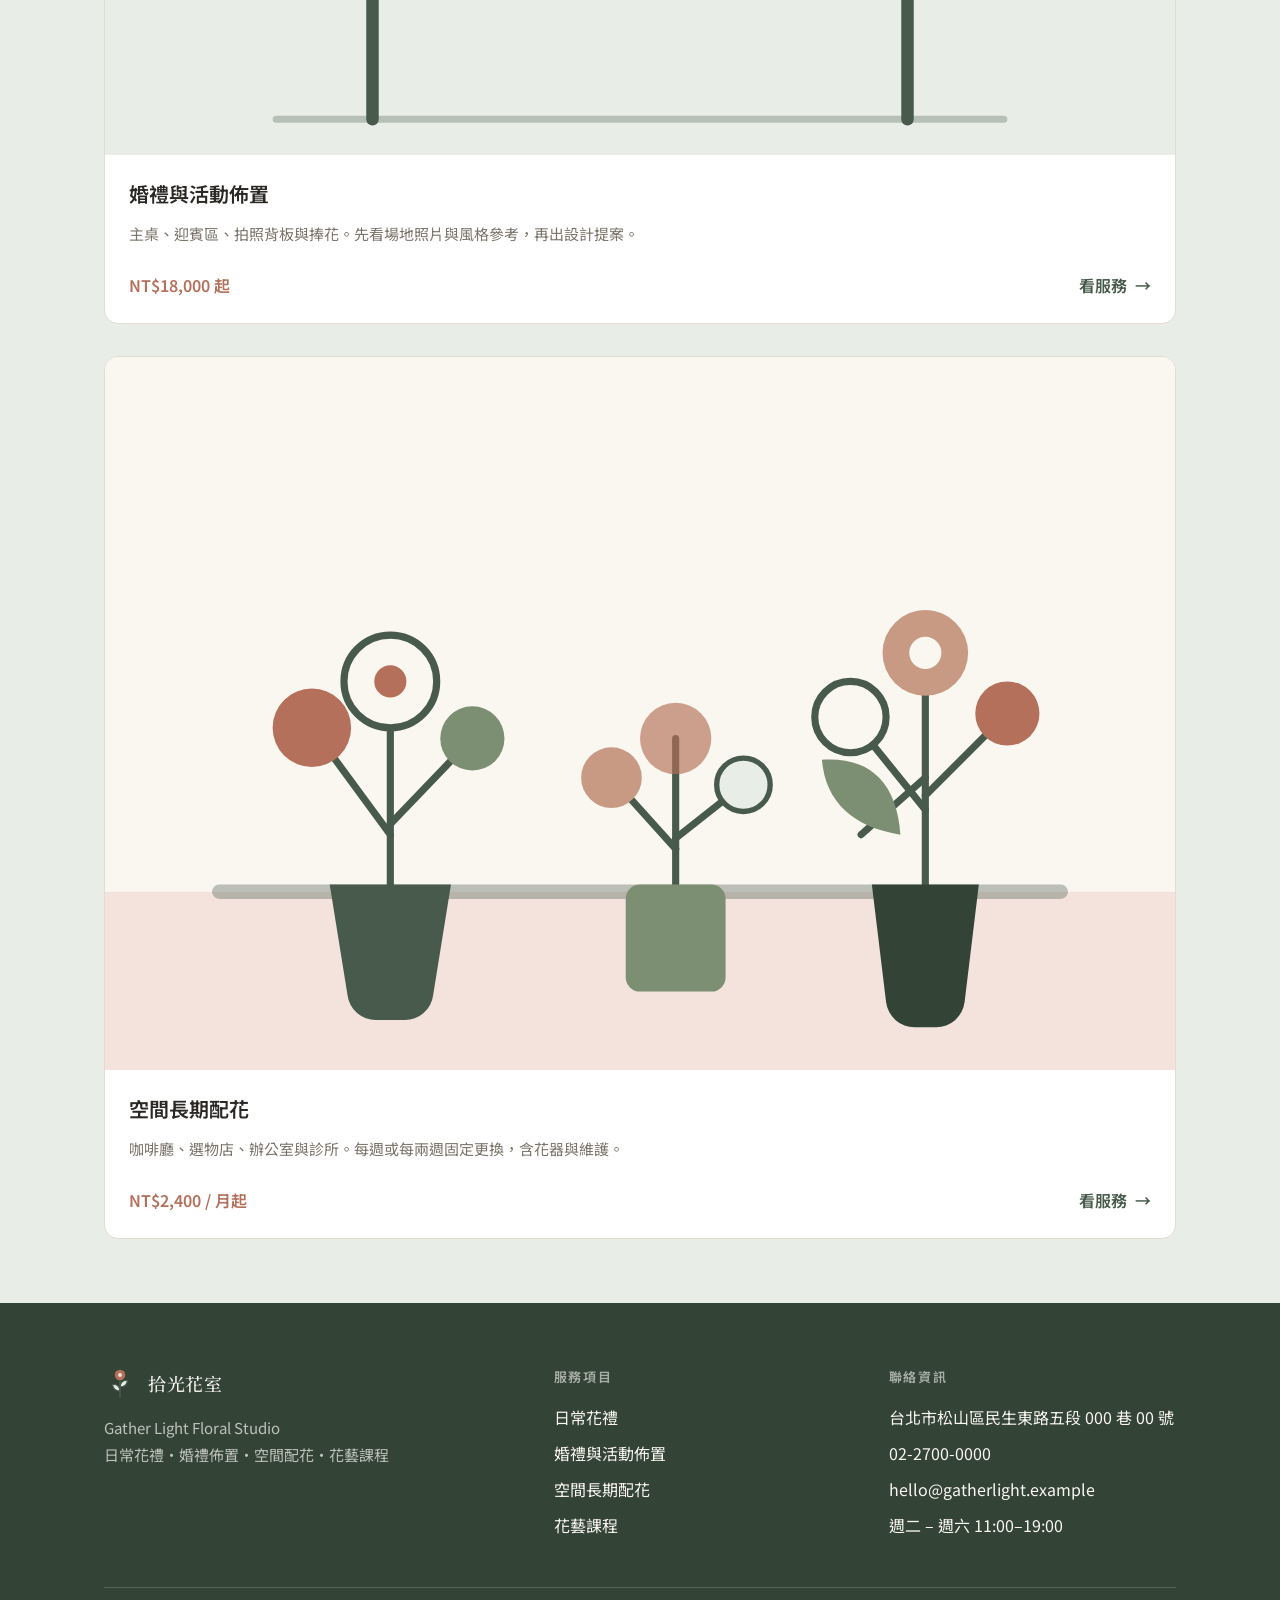
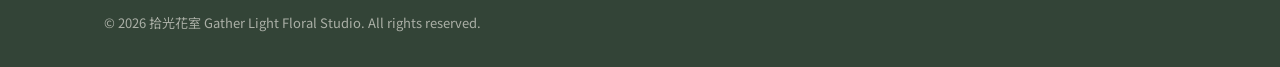
==== commit fae218e5: "feat: occasion filtering, LINE channel, structured data Researched four real florist sites plus Bloo" ====
--- a/service.html
+++ b/service.html
@@ -13,6 +13,28 @@
 <link rel="stylesheet" href="styles/base.css">
 <link rel="stylesheet" href="styles/layout.css">
 <link rel="stylesheet" href="styles/components.css">
+<script type="application/ld+json">
+{
+  "@context": "https://schema.org",
+  "@type": "Service",
+  "serviceType": "花藝設計服務",
+  "provider": {
+    "@type": "Florist",
+    "name": "拾光花室",
+    "url": "https://gatherlight-floral.vercel.app/"
+  },
+  "areaServed": { "@type": "City", "name": "台北市" },
+  "hasOfferCatalog": {
+    "@type": "OfferCatalog",
+    "name": "服務方案",
+    "itemListElement": [
+      { "@type": "Offer", "name": "日常花禮", "priceCurrency": "TWD", "price": "880" },
+      { "@type": "Offer", "name": "婚禮與活動佈置", "priceCurrency": "TWD", "price": "18000" },
+      { "@type": "Offer", "name": "空間長期配花", "priceCurrency": "TWD", "price": "2400" }
+    ]
+  }
+}
+</script>
 </head>
 <body>
 
@@ -189,6 +211,8 @@
   </div>
 </footer>
 
+<a class="line-fab" href="https://line.me/R/ti/p/@gatherlight" target="_blank" rel="noopener" aria-label="用 LINE 詢問"><svg width="18" height="18" viewBox="0 0 24 24" fill="currentColor" aria-hidden="true"><path d="M21 10.2c0-4-4-7.3-9-7.3S3 6.2 3 10.2c0 3.6 3.2 6.6 7.4 7.2.3.06.7.2.8.45.1.23.07.6.03.83l-.13.77c-.04.23-.18.9.8.49s5.3-3.1 7.2-5.34C20.5 13.1 21 11.7 21 10.2ZM8.2 12.4H6.4a.38.38 0 0 1-.38-.38V8.4c0-.2.17-.38.38-.38.2 0 .37.17.37.38v3.25H8.2c.2 0 .37.17.37.38s-.16.37-.37.37Zm1.5-.38a.38.38 0 0 1-.38.38.38.38 0 0 1-.37-.38V8.4c0-.2.17-.38.37-.38.2 0 .38.17.38.38Zm4.34 0a.38.38 0 0 1-.26.36.4.4 0 0 1-.12.02.37.37 0 0 1-.3-.15L11.55 9.7v2.32a.38.38 0 0 1-.37.38.38.38 0 0 1-.38-.38V8.4a.38.38 0 0 1 .26-.36.4.4 0 0 1 .12-.02c.11 0 .22.05.29.15l1.87 2.53V8.4c0-.2.17-.38.37-.38.21 0 .38.17.38.38Zm2.92-2.18a.38.38 0 0 1-.38.37h-1.44v.7h1.44a.38.38 0 0 1 0 .75h-1.44v.7h1.44a.38.38 0 0 1 0 .75h-1.81a.38.38 0 0 1-.38-.38V8.4c0-.2.17-.38.38-.38h1.81c.21 0 .38.17.38.38Z"/></svg><span>LINE 詢問</span></a>
+
 <script src="scripts/main.js"></script>
 <script src="scripts/services.js"></script>
 </body>
--- a/styles/components.css
+++ b/styles/components.css
@@ -919,3 +919,73 @@
   .plans { grid-template-columns: 1fr; }
   .modal__panel { grid-template-columns: 1fr; padding: var(--s-6); }
 }
+
+/* ==========================================================================
+   LINE contact — floating action button + contact block
+   In Taiwan small businesses convert on LINE 官方帳號 rather than web forms,
+   so it gets a persistent entry point rather than a footer link.
+   ========================================================================== */
+
+.line-fab {
+  position: fixed;
+  right: var(--s-6);
+  bottom: var(--s-6);
+  z-index: 70;
+  display: inline-flex;
+  align-items: center;
+  gap: var(--s-2);
+  padding: var(--s-3) var(--s-5);
+  background: #06C755;
+  border-radius: var(--r-pill);
+  color: #fff;
+  font-size: var(--fs-caption);
+  font-weight: 600;
+  box-shadow: 0 6px 20px rgba(6, 199, 85, .35);
+  transition: transform var(--t-fast), box-shadow var(--t-fast);
+}
+.line-fab:hover {
+  color: #fff;
+  transform: translateY(-2px);
+  box-shadow: 0 10px 26px rgba(6, 199, 85, .45);
+}
+.line-fab svg { flex: none; }
+
+.line-inline {
+  display: inline-flex;
+  align-items: center;
+  gap: var(--s-2);
+  padding: var(--s-3) var(--s-6);
+  background: #06C755;
+  border-radius: var(--r-pill);
+  color: #fff;
+  font-weight: 600;
+  font-size: var(--fs-body);
+}
+.line-inline:hover { background: #05B34C; color: #fff; }
+
+@media (max-width: 720px) {
+  .line-fab { right: var(--s-4); bottom: var(--s-4); padding: var(--s-3); }
+  .line-fab span { display: none; }
+}
+
+/* Filter rows — occasion first, then product type */
+.filter-row {
+  display: flex;
+  align-items: baseline;
+  gap: var(--s-4);
+  margin-bottom: var(--s-4);
+}
+.filter-row:last-of-type { margin-bottom: var(--s-8); }
+.filter-row__label {
+  flex: none;
+  width: 5em;
+  color: var(--c-ink-muted);
+  font-size: var(--fs-caption);
+  font-weight: 600;
+}
+.filter-row .chips { margin-bottom: 0; }
+
+@media (max-width: 560px) {
+  .filter-row { flex-direction: column; gap: var(--s-2); }
+  .filter-row__label { width: auto; }
+}
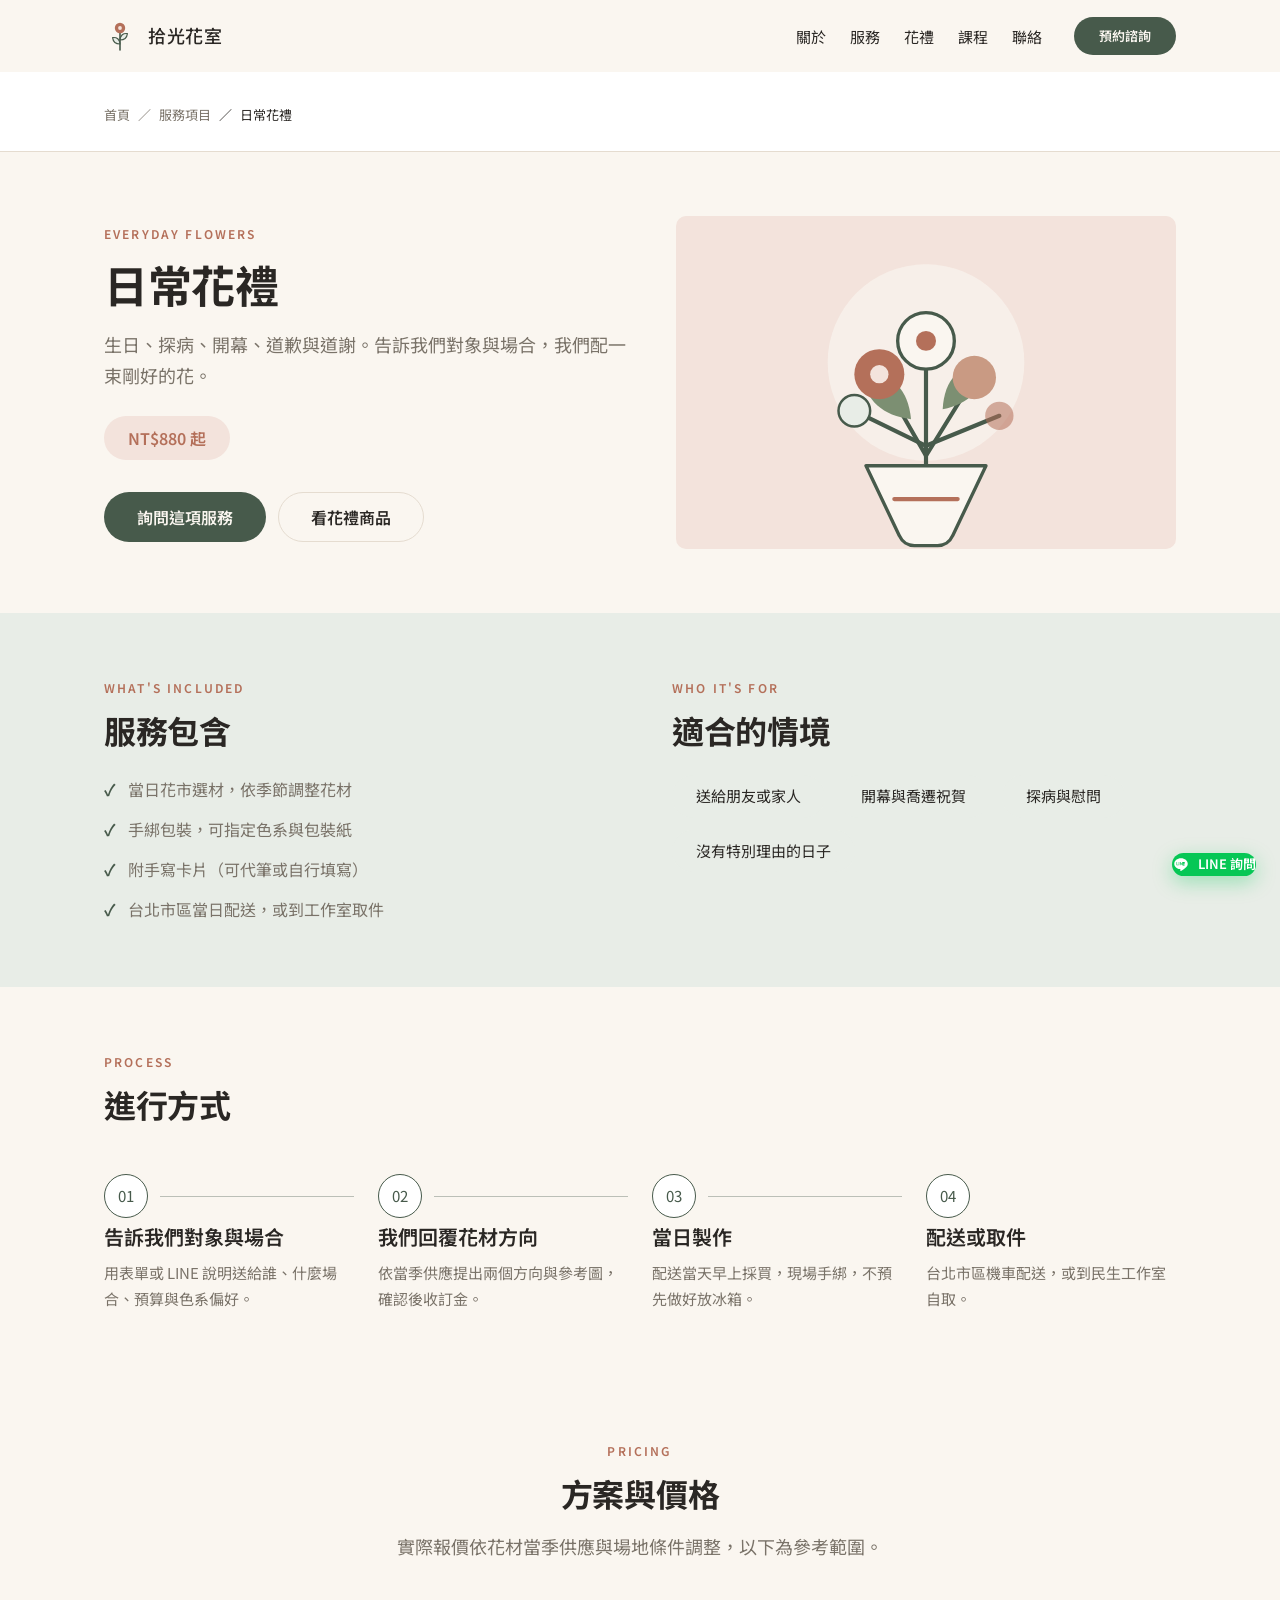
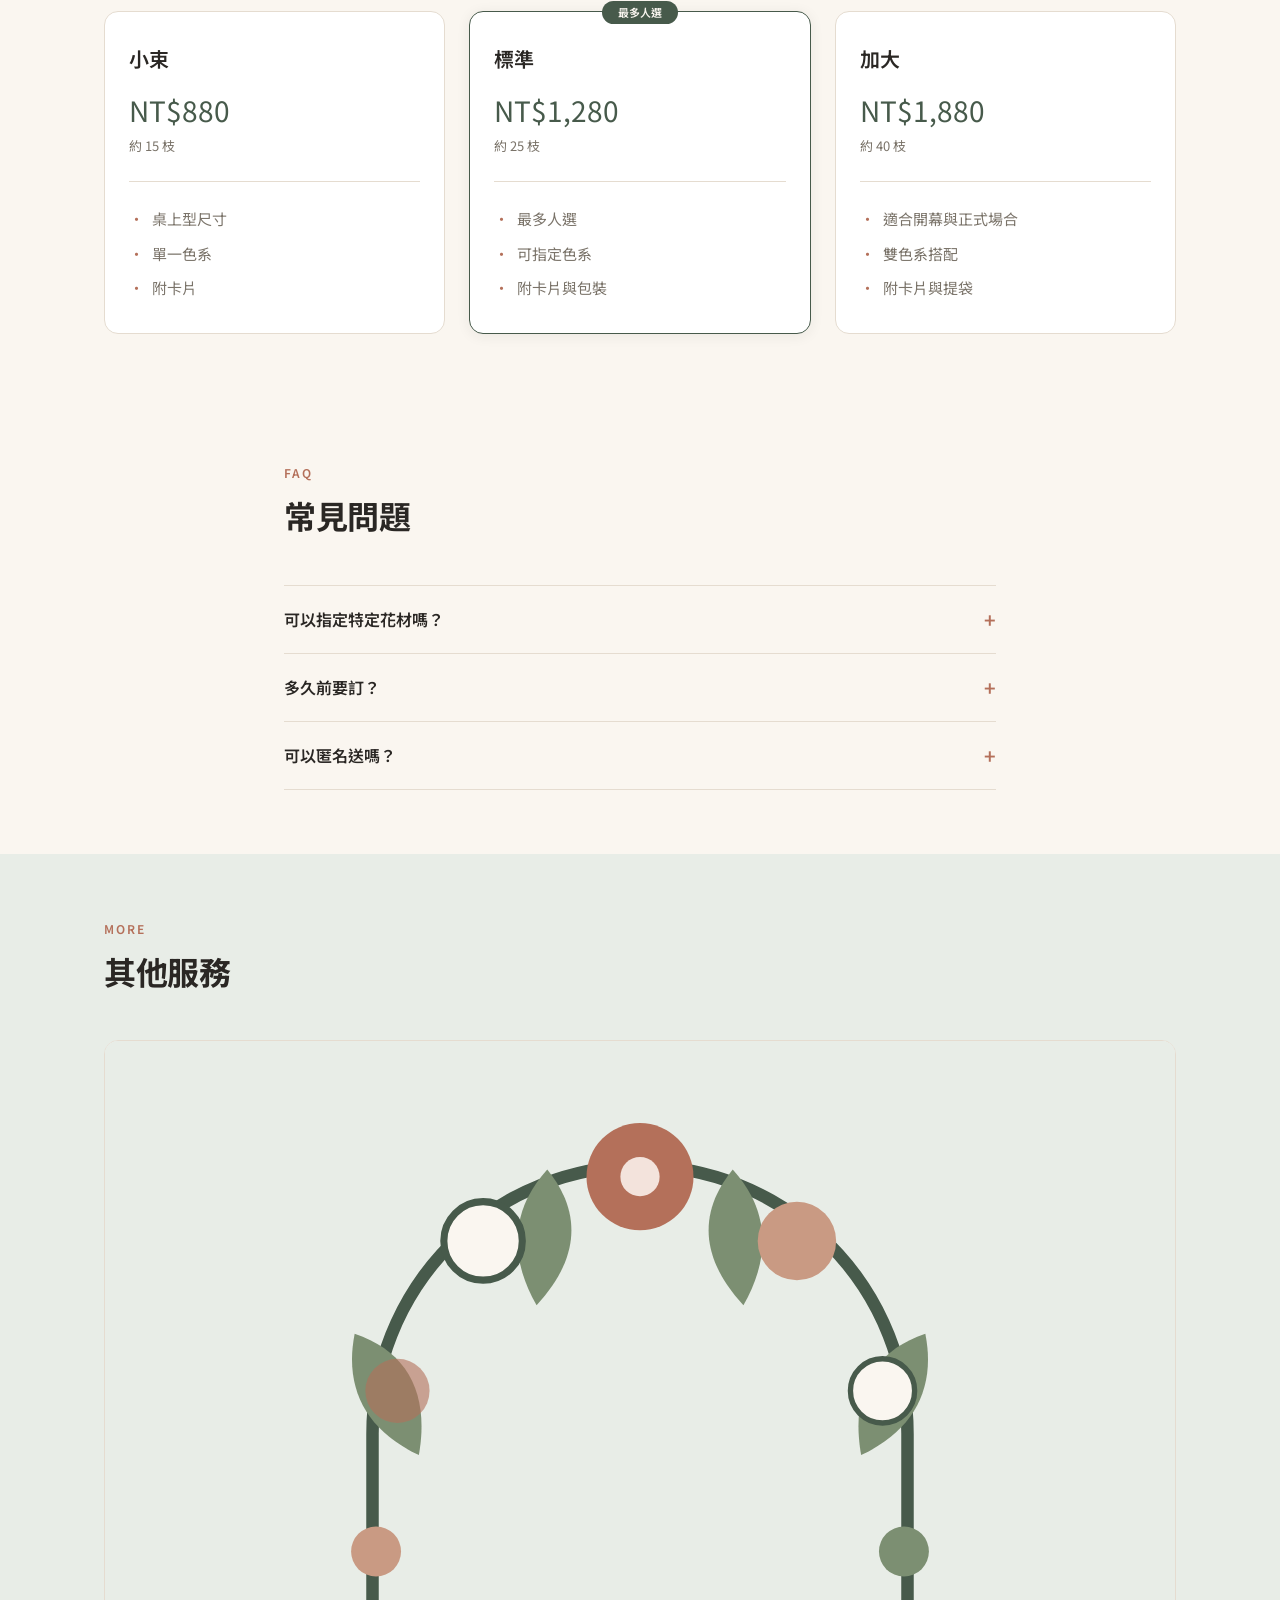
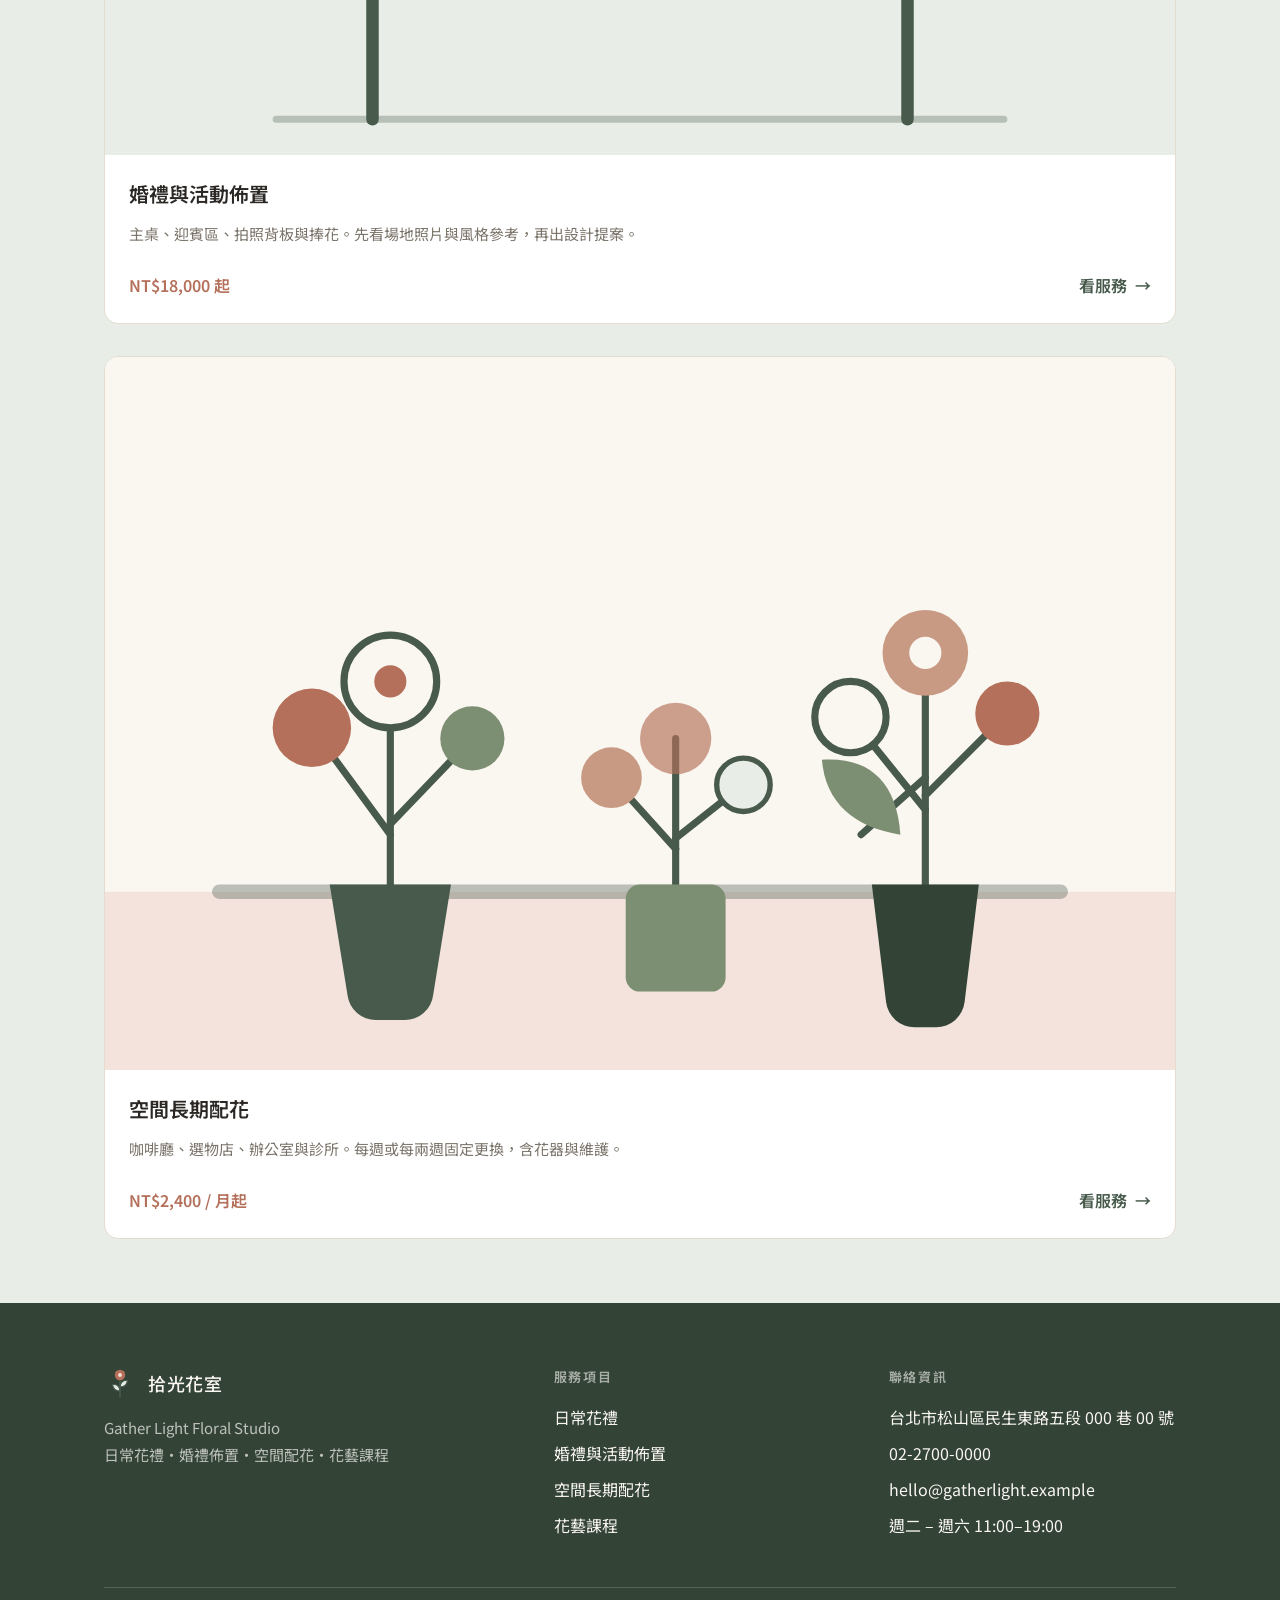
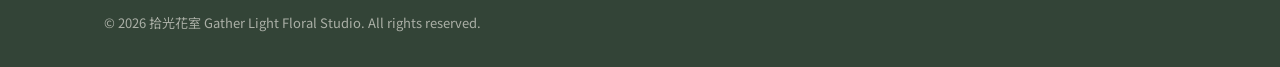
==== commit 9dba5a74: "Expand the catalogue to 21 products so the filters have work to do The two-dimension filter shipped " ====
--- a/service.html
+++ b/service.html
@@ -8,7 +8,7 @@
 <link rel="icon" href="assets/brand/logo.svg" type="image/svg+xml">
 <link rel="preconnect" href="https://fonts.googleapis.com">
 <link rel="preconnect" href="https://fonts.gstatic.com" crossorigin>
-<link href="https://fonts.googleapis.com/css2?family=Noto+Sans+TC:wght@400;600&family=Noto+Serif+TC:wght@500&display=swap" rel="stylesheet">
+<link href="https://fonts.googleapis.com/css2?family=Noto+Sans+TC:wght@400;500;600;700&display=swap" rel="stylesheet">
 <link rel="stylesheet" href="styles/tokens.css">
 <link rel="stylesheet" href="styles/base.css">
 <link rel="stylesheet" href="styles/layout.css">
--- a/styles/tokens.css
+++ b/styles/tokens.css
@@ -22,7 +22,10 @@
   --c-focus:       #B4705A;
 
   /* ---- Typography ---- */
-  --font-serif: "Noto Serif TC", "Songti TC", "PMingLiU", Georgia, serif;
+  /* One family across the whole site. --font-display exists so headings can be
+     swapped independently later without touching every rule that uses them. */
+  --font-display: "Noto Sans TC", "PingFang TC", "Microsoft JhengHei",
+                  -apple-system, BlinkMacSystemFont, "Segoe UI", sans-serif;
   --font-sans:  "Noto Sans TC", "PingFang TC", "Microsoft JhengHei",
                 -apple-system, BlinkMacSystemFont, "Segoe UI", sans-serif;
 
--- a/styles/base.css
+++ b/styles/base.css
@@ -26,11 +26,15 @@
 h1, h2, h3, h4, p, figure, blockquote, ul, ol, dl { margin: 0; }
 ul, ol { padding: 0; list-style: none; }
 
+/* 700 rather than the 500 the serif used: at the same optical size a sans face
+   reads lighter, and h3 is already 600 — without the jump the hierarchy between
+   h2 and h3 collapses. Tracking flips negative for the same reason the serif
+   wanted it positive: large sans CJK reads loose, not airy. */
 h1, h2 {
-  font-family: var(--font-serif);
-  font-weight: 500;
+  font-family: var(--font-display);
+  font-weight: 700;
   line-height: var(--lh-heading);
-  letter-spacing: 0.01em;
+  letter-spacing: -0.01em;
 }
 
 h1 { font-size: var(--fs-h1); }
--- a/styles/components.css
+++ b/styles/components.css
@@ -87,7 +87,7 @@
 .logo { display: flex; align-items: center; gap: var(--s-3); }
 .logo img { width: 32px; height: 32px; }
 .logo__name {
-  font-family: var(--font-serif);
+  font-family: var(--font-display);
   font-size: 1.125rem;
   font-weight: 500;
   letter-spacing: 0.04em;
@@ -239,7 +239,7 @@
 }
 .stats__num {
   display: block;
-  font-family: var(--font-serif);
+  font-family: var(--font-display);
   font-size: 2rem;
   line-height: 1.2;
   color: var(--c-moss);
@@ -411,7 +411,7 @@
   border: 1px solid var(--c-moss);
   border-radius: 50%;
   color: var(--c-moss);
-  font-family: var(--font-serif);
+  font-family: var(--font-display);
   font-size: 0.9375rem;
 }
 .step::after {
@@ -455,6 +455,81 @@
 .course-item__seat.is-full { color: var(--c-clay); }
 .course__media img { width: 100%; border-radius: var(--r-image); }
 
+/* --------------------------------------------------------- Rating + stars */
+/* Grey stars with a clay copy clipped over the top, so a 4.9 average renders
+   as 4.9 rather than rounding up to five filled stars. The trailing
+   letter-spacing is cancelled with a negative margin — otherwise the fill
+   percentage measures against a box 2px wider than the glyphs. */
+.stars {
+  position: relative;
+  display: inline-block;
+  letter-spacing: 2px;
+  margin-right: -2px;
+  color: var(--c-line);
+  white-space: nowrap;
+}
+.stars__fill {
+  position: absolute;
+  inset-block: 0;
+  inset-inline-start: 0;
+  overflow: hidden;
+  white-space: nowrap;
+  color: var(--c-clay);
+}
+
+.rating-summary {
+  display: grid;
+  grid-template-columns: auto 1fr;
+  gap: var(--s-12);
+  align-items: center;
+  max-width: 680px;
+  margin: 0 auto var(--s-12);
+  padding: var(--s-8);
+  background: var(--c-surface);
+  border: 1px solid var(--c-line);
+  border-radius: var(--r-card);
+}
+.rating-summary__score { text-align: center; }
+.rating-summary__num {
+  display: block;
+  font-family: var(--font-display);
+  font-size: var(--fs-h1);
+  line-height: 1;
+  color: var(--c-moss);
+}
+.rating-summary__score .stars { margin-top: var(--s-2); }
+.rating-summary__count {
+  margin-top: var(--s-2);
+  font-size: var(--fs-caption);
+  color: var(--c-ink-muted);
+}
+.rating-bars { display: grid; gap: var(--s-2); }
+.rating-bar {
+  display: grid;
+  grid-template-columns: 3.6em 1fr 3.2em;
+  gap: var(--s-3);
+  align-items: center;
+  font-size: var(--fs-caption);
+  color: var(--c-ink-muted);
+}
+.rating-bar__track {
+  height: 8px;
+  background: var(--c-moss-soft);
+  border-radius: var(--r-pill);
+  overflow: hidden;
+}
+.rating-bar__fill {
+  display: block;
+  height: 100%;
+  background: var(--c-clay);
+  border-radius: var(--r-pill);
+}
+.rating-bar__n { text-align: right; font-variant-numeric: tabular-nums; }
+
+@media (max-width: 700px) {
+  .rating-summary { grid-template-columns: 1fr; gap: var(--s-6); }
+}
+
 /* ----------------------------------------------------------- Testimonials */
 .quote {
   display: flex;
@@ -469,12 +544,20 @@
   font-size: var(--fs-body-lg);
   line-height: 1.85;
 }
-.quote::before {
-  content: "";
-  display: block;
-  width: 28px; height: 2px;
+/* The stars replace what used to be a purely decorative rule above the quote:
+   same visual job at the top of the card, but it now carries information. */
+.quote__head {
+  display: flex;
+  align-items: baseline;
+  justify-content: space-between;
+  gap: var(--s-3);
   margin-bottom: var(--s-6);
-  background: var(--c-clay);
+}
+.quote__stars { color: var(--c-clay); letter-spacing: 2px; }
+.quote__date {
+  font-size: var(--fs-caption);
+  color: var(--c-ink-muted);
+  font-variant-numeric: tabular-nums;
 }
 .quote footer {
   margin-top: var(--s-6);
@@ -784,7 +867,7 @@
 }
 .plan__price {
   margin-top: var(--s-3);
-  font-family: var(--font-serif);
+  font-family: var(--font-display);
   font-size: 1.75rem;
   color: var(--c-moss);
 }
@@ -985,6 +1068,52 @@
 }
 .filter-row .chips { margin-bottom: 0; }
 
+/* ---- Delivery date + sort (injected by scripts/delivery.js) ---- */
+.deliv {
+  display: flex;
+  align-items: center;
+  flex-wrap: wrap;
+  gap: var(--s-3);
+}
+.deliv__date,
+.deliv__sort {
+  padding: var(--s-2) var(--s-3);
+  background: var(--c-surface);
+  border: 1px solid var(--c-line);
+  border-radius: var(--r-pill);
+  color: var(--c-ink);
+  font: inherit;
+  font-size: var(--fs-caption);
+}
+.deliv__date:hover,
+.deliv__sort:hover { border-color: var(--c-moss); }
+.deliv__date:focus-visible,
+.deliv__sort:focus-visible {
+  outline: 2px solid var(--c-focus);
+  outline-offset: 2px;
+}
+.deliv__clear {
+  color: var(--c-ink-muted);
+  font-size: var(--fs-caption);
+  text-decoration: underline;
+}
+.deliv__clear:hover { color: var(--c-clay); }
+.deliv__clear[hidden] { display: none; }
+/* Pushed onto its own line so the note reads as a footnote to the controls
+   rather than another control. */
+.deliv__note {
+  flex-basis: 100%;
+  color: var(--c-ink-muted);
+  font-size: var(--fs-caption);
+}
+
+/* The earliest-arrival line under each price. */
+.product__eta {
+  margin-top: var(--s-1);
+  color: var(--c-moss);
+  font-size: var(--fs-caption);
+}
+
 @media (max-width: 560px) {
   .filter-row { flex-direction: column; gap: var(--s-2); }
   .filter-row__label { width: auto; }
